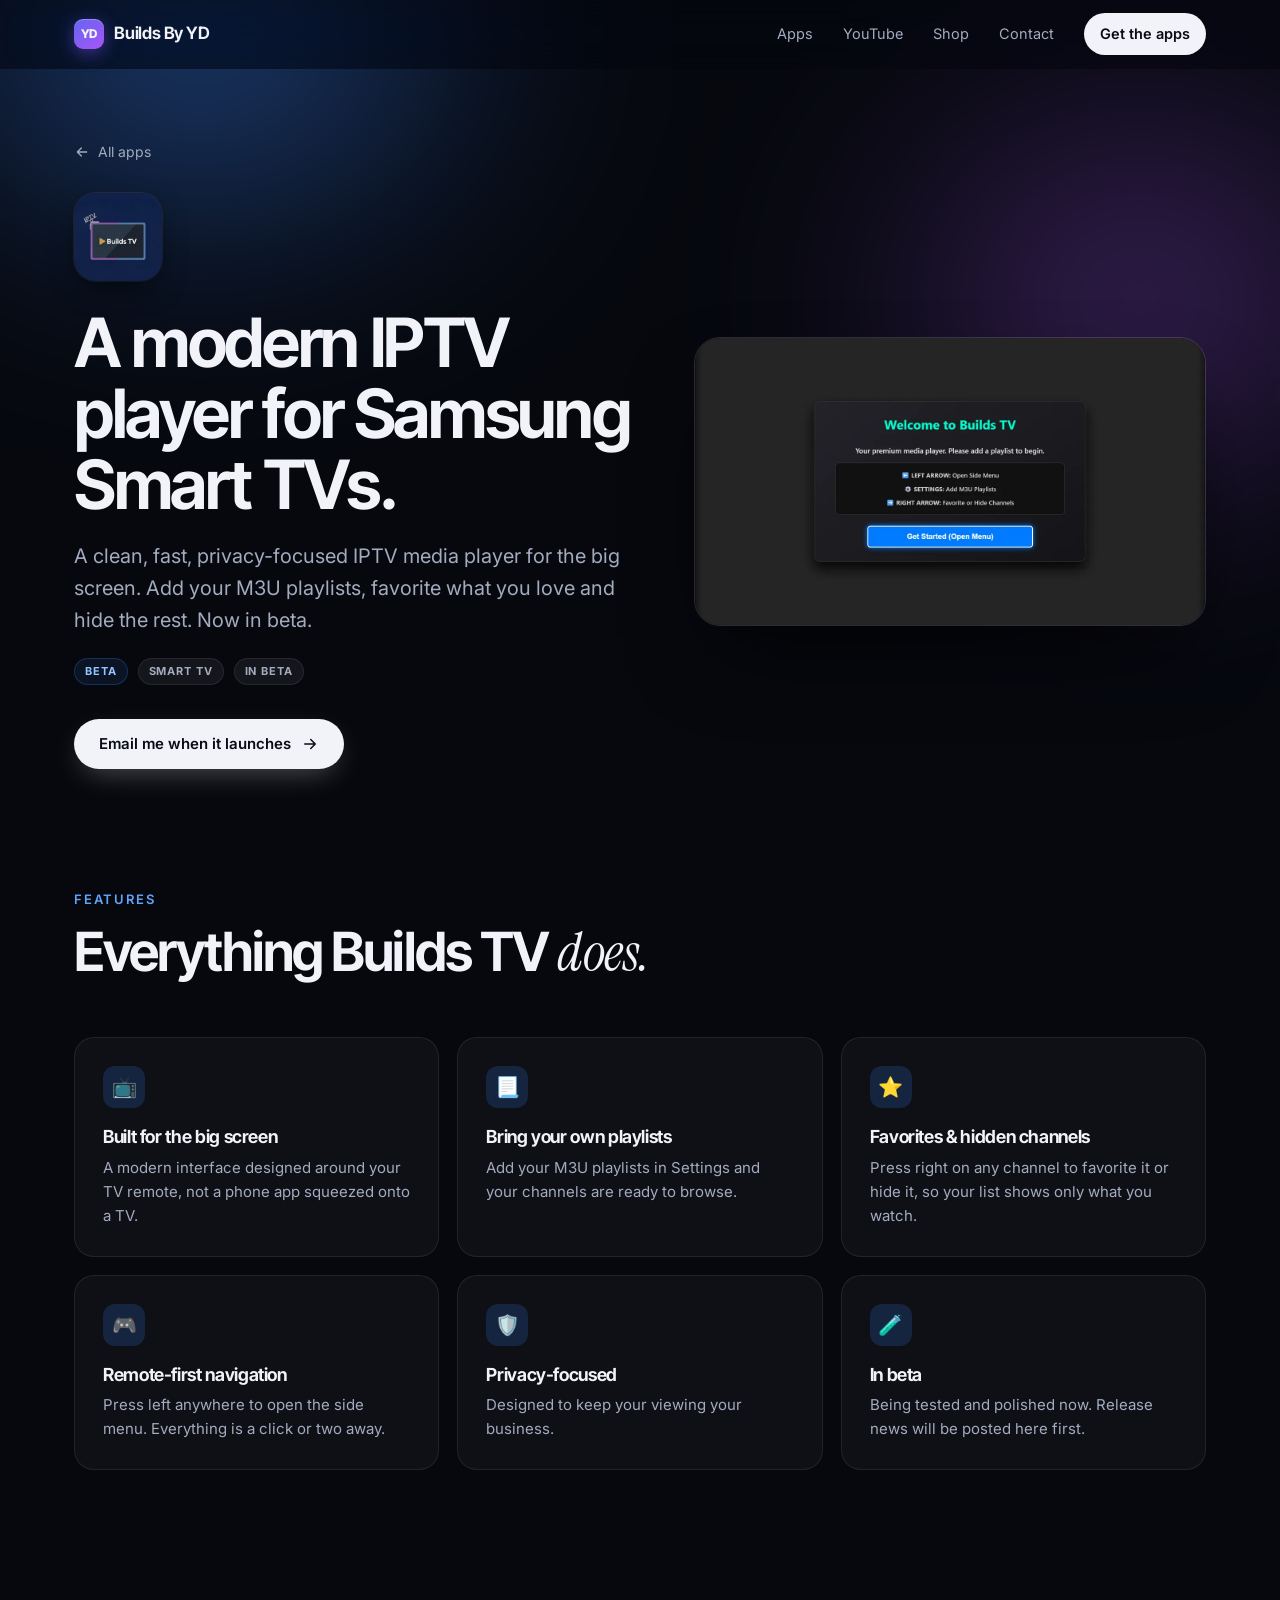
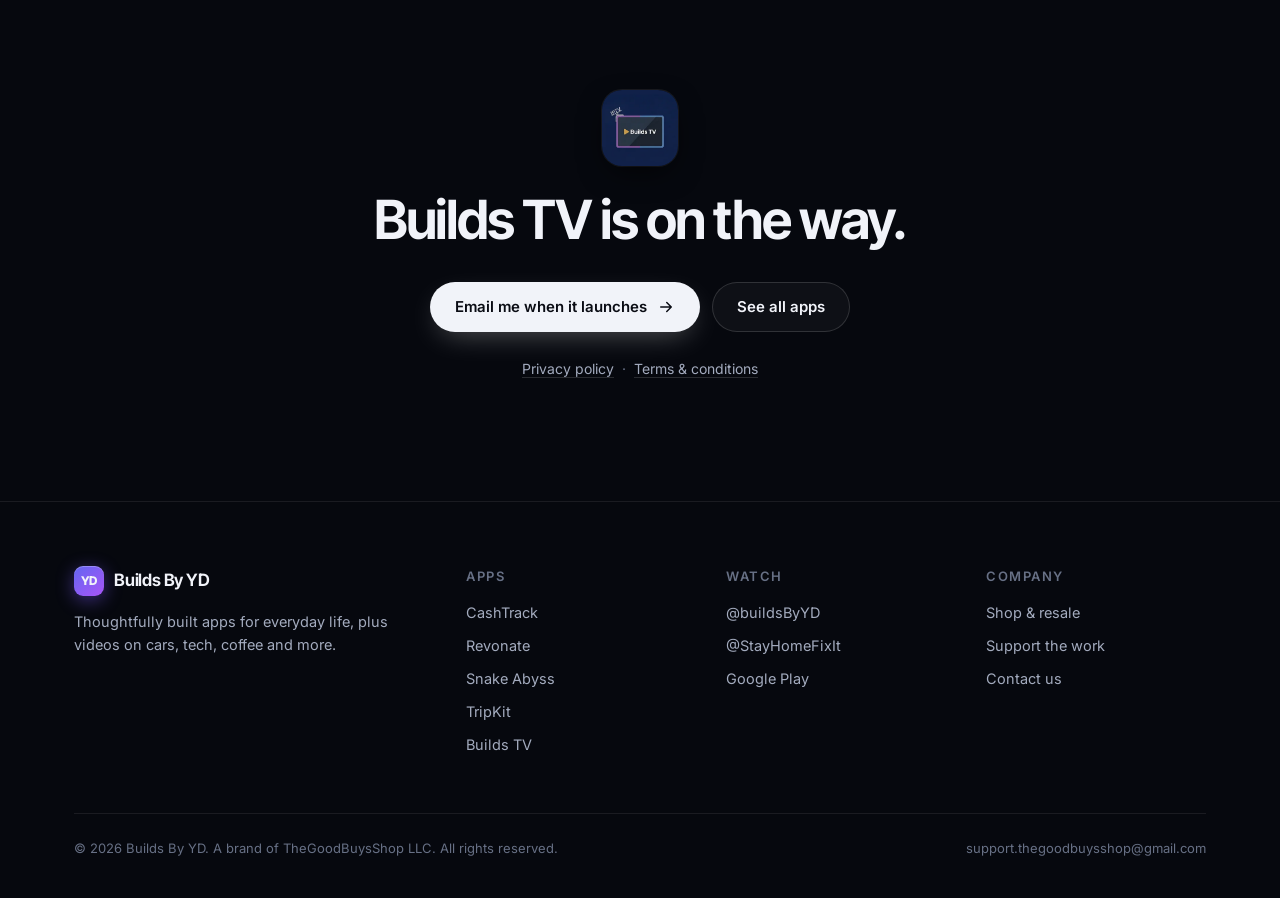
==== builds-tv/index.html @ 7f12f306 "Add files via upload" ====
<!doctype html>
<html lang="en">
<head>
<meta charset="utf-8">
<meta name="viewport" content="width=device-width, initial-scale=1">
<title>Builds TV | Builds By YD</title>
<meta name="description" content="A modern IPTV player for Samsung Smart TVs. A clean, fast, privacy-focused IPTV media player for the big screen. Add your M3U playlists, favorite what you love and hide the rest. Now in beta.">
<link rel="canonical" href="https://buildsbyyd.com/builds-tv/">
<meta name="theme-color" content="#06080e">
<meta property="og:type" content="website">
<meta property="og:site_name" content="Builds By YD">
<meta property="og:title" content="Builds TV | Builds By YD">
<meta property="og:description" content="A modern IPTV player for Samsung Smart TVs. A clean, fast, privacy-focused IPTV media player for the big screen. Add your M3U playlists, favorite what you love and hide the rest. Now in beta.">
<meta property="og:url" content="https://buildsbyyd.com/builds-tv/">
<meta property="og:image" content="https://buildsbyyd.com/assets/img/og-card.jpg">
<meta name="twitter:card" content="summary_large_image">
<link rel="icon" type="image/png" href="../favicon.png">
<link rel="apple-touch-icon" href="../assets/img/apple-touch-icon.png">
<link rel="preconnect" href="https://fonts.googleapis.com">
<link rel="preconnect" href="https://fonts.gstatic.com" crossorigin>
<link href="https://fonts.googleapis.com/css2?family=Inter:wght@400;500;600;700&family=Inter+Tight:wght@600;650;700&family=Instrument+Serif:ital@1&display=swap" rel="stylesheet">
<link rel="stylesheet" href="../assets/site.css">
<script>document.documentElement.classList.add("js")</script>
<script type="application/ld+json">{"@context": "https://schema.org", "@type": "SoftwareApplication", "name": "Builds TV", "operatingSystem": "Tizen (Samsung Smart TV)", "applicationCategory": "UtilitiesApplication", "description": "A clean, fast, privacy-focused IPTV media player for the big screen. Add your M3U playlists, favorite what you love and hide the rest. Now in beta.", "url": "https://buildsbyyd.com/builds-tv/", "publisher": {"@type": "Organization", "name": "Builds By YD"}}</script>
</head>
<body>
<header class="nav">
  <div class="wrap">
    <a class="brand" href="../" aria-label="Builds By YD home"><span class="brand-mark">YD</span>Builds By YD</a>
    <button class="menu-btn" aria-label="Menu" aria-expanded="false"><span></span><span></span><span></span></button>
    <nav class="nav-links">
      <a href="../#apps">Apps</a>
      <a href="../#youtube">YouTube</a>
      <a href="../#shop">Shop</a>
      <a href="mailto:support.thegoodbuysshop@gmail.com">Contact</a>
      <a class="nav-cta" href="https://play.google.com/store/apps/dev?id=8392958924068740879" target="_blank" rel="noopener">Get the apps</a>
    </nav>
  </div>
</header>
<div class="glow blue"></div>
<main style="--tint:rgba(59, 130, 246, 0.18);--tint-solid:#60a5fa">
<section class="app-hero">
  <div class="wrap">
    <a class="crumbs" href="../#apps"><svg viewBox="0 0 24 24" fill="none" stroke="currentColor" stroke-width="2" stroke-linecap="round" stroke-linejoin="round"><path d="M19 12H5M11 18l-6-6 6-6"/></svg> All apps</a>
    <div class="grid">
      <div>
        <img class="app-icon" src="../assets/img/icon-builds-tv.webp" alt="Builds TV app icon" width="88" height="88">
        <h1 class="reveal">A modern IPTV player for Samsung Smart TVs.</h1>
        <p class="lead reveal">A clean, fast, privacy-focused IPTV media player for the big screen. Add your M3U playlists, favorite what you love and hide the rest. Now in beta.</p>
        <div class="meta reveal"><span class="badge beta">Beta</span><span class="badge">Smart TV</span><span class="badge">In beta</span></div>
        <div class="ctas reveal"><a class="btn btn-primary" href="mailto:support.thegoodbuysshop@gmail.com?subject=Builds%20TV%20launch&body=Let%20me%20know%20when%20Builds%20TV%20is%20available!">Email me when it launches <svg viewBox="0 0 24 24" fill="none" stroke="currentColor" stroke-width="2" stroke-linecap="round" stroke-linejoin="round"><path d="M5 12h14M13 6l6 6-6 6"/></svg></a></div>
      </div>
      <div><img class="feature-art reveal" src="../assets/img/feature-builds-tv.webp" alt="Builds TV" width="1280" height="620"></div>
    </div>
  </div>
</section>
<section class="section" style="padding-top:80px">
  <div class="wrap">
    <div class="section-head reveal">
      <div class="kicker" style="color:#60a5fa">Features</div>
      <h2>Everything Builds TV <em class="serif">does.</em></h2>
    </div>
    <div class="fgrid"><div class="fbox reveal"><div class="ic">📺</div><h3>Built for the big screen</h3><p>A modern interface designed around your TV remote, not a phone app squeezed onto a TV.</p></div><div class="fbox reveal"><div class="ic">📃</div><h3>Bring your own playlists</h3><p>Add your M3U playlists in Settings and your channels are ready to browse.</p></div><div class="fbox reveal"><div class="ic">⭐</div><h3>Favorites & hidden channels</h3><p>Press right on any channel to favorite it or hide it, so your list shows only what you watch.</p></div><div class="fbox reveal"><div class="ic">🎮</div><h3>Remote-first navigation</h3><p>Press left anywhere to open the side menu. Everything is a click or two away.</p></div><div class="fbox reveal"><div class="ic">🛡️</div><h3>Privacy-focused</h3><p>Designed to keep your viewing your business.</p></div><div class="fbox reveal"><div class="ic">🧪</div><h3>In beta</h3><p>Being tested and polished now. Release news will be posted here first.</p></div></div>
  </div>
</section>

<section class="cta-band">
  <div class="wrap">
    <img class="app-icon reveal" src="../assets/img/icon-builds-tv.webp" alt="Builds TV app icon" width="88" height="88">
    <h2 class="reveal">Builds TV is on the way.</h2>
    <div class="ctas reveal"><a class="btn btn-primary" href="mailto:support.thegoodbuysshop@gmail.com?subject=Builds%20TV%20launch&body=Let%20me%20know%20when%20Builds%20TV%20is%20available!">Email me when it launches <svg viewBox="0 0 24 24" fill="none" stroke="currentColor" stroke-width="2" stroke-linecap="round" stroke-linejoin="round"><path d="M5 12h14M13 6l6 6-6 6"/></svg></a><a class="btn btn-ghost" href="../#apps">See all apps</a></div>
    <div class="legal-links"><a href="https://buildsbyyd.com/builds-by-yd-legal/BuildsTV-IPTV-Player/privacy.html" target="_blank" rel="noopener">Privacy policy</a> &nbsp;&middot;&nbsp; <a href="https://buildsbyyd.com/builds-by-yd-legal/BuildsTV-IPTV-Player/terms.html" target="_blank" rel="noopener">Terms &amp; conditions</a></div>
  </div>
</section>
</main>
<footer class="footer">
  <div class="wrap">
    <div class="cols">
      <div>
        <a class="brand" href="../"><span class="brand-mark">YD</span>Builds By YD</a>
        <p>Thoughtfully built apps for everyday life, plus videos on cars, tech, coffee and more.</p>
      </div>
      <div><h4>Apps</h4><ul><li><a href="../cashtrack/">CashTrack</a></li><li><a href="../revonate/">Revonate</a></li><li><a href="../snake-abyss/">Snake Abyss</a></li><li><a href="../tripkit/">TripKit</a></li><li><a href="../builds-tv/">Builds TV</a></li></ul></div>
      <div><h4>Watch</h4><ul>
        <li><a href="https://www.youtube.com/@buildsByYD" target="_blank" rel="noopener">@buildsByYD</a></li>
        <li><a href="https://www.youtube.com/@StayHomeFixIt" target="_blank" rel="noopener">@StayHomeFixIt</a></li>
        <li><a href="https://play.google.com/store/apps/dev?id=8392958924068740879" target="_blank" rel="noopener">Google Play</a></li></ul></div>
      <div><h4>Company</h4><ul>
        <li><a href="../#shop">Shop &amp; resale</a></li>
        <li><a href="../#support">Support the work</a></li>
        <li><a href="mailto:support.thegoodbuysshop@gmail.com">Contact us</a></li></ul></div>
    </div>
    <div class="base">
      <span>&copy; <span data-year>2026</span> Builds By YD. A brand of TheGoodBuysShop LLC. All rights reserved.</span>
      <a href="mailto:support.thegoodbuysshop@gmail.com">support.thegoodbuysshop@gmail.com</a>
    </div>
  </div>
</footer>
<script src="../assets/site.js"></script>
</body>
</html>
---- assets/site.css ----
/* Builds By YD - shared styles for every page */
:root {
  --bg: #06080e;
  --bg-2: #0b0e18;
  --panel: rgba(255, 255, 255, 0.035);
  --panel-2: rgba(255, 255, 255, 0.06);
  --line: rgba(255, 255, 255, 0.08);
  --line-2: rgba(255, 255, 255, 0.14);
  --text: #f1f3f9;
  --muted: #a3abbe;
  --faint: #677085;
  --accent: #8b8cff;
  --accent-2: #c58bff;
  --live: #34d399;
  --radius: 22px;
  --wrap: 1180px;
  --ease: cubic-bezier(0.16, 1, 0.3, 1);
  --display: "Inter Tight", "Inter", system-ui, sans-serif;
  --serif: "Instrument Serif", Georgia, serif;
}

*, *::before, *::after { box-sizing: border-box; }
html { scroll-behavior: smooth; -webkit-text-size-adjust: 100%; overflow-x: clip; }
body {
  margin: 0;
  background: var(--bg);
  color: var(--text);
  font: 16px/1.6 "Inter", system-ui, -apple-system, "Segoe UI", Roboto, sans-serif;
  -webkit-font-smoothing: antialiased;
  overflow-x: hidden;
}
img { max-width: 100%; height: auto; display: block; }
a { color: inherit; text-decoration: none; }
.wrap { width: 100%; max-width: var(--wrap); margin: 0 auto; padding: 0 24px; }
.sr { position: absolute; width: 1px; height: 1px; overflow: hidden; clip: rect(0 0 0 0); }

/* soft background glow + grain */
.glow { position: absolute; inset: 0 0 auto 0; height: 900px; pointer-events: none; overflow: hidden; z-index: 0; }
.glow::before, .glow::after {
  content: ""; position: absolute; border-radius: 50%; filter: blur(110px); opacity: 0.55;
}
.glow::before { width: 720px; height: 520px; left: -160px; top: -220px; background: radial-gradient(closest-side, #5b5ff7, transparent); }
.glow::after { width: 640px; height: 520px; right: -180px; top: 40px; background: radial-gradient(closest-side, #a855f7, transparent); opacity: 0.4; }
.glow.cyan::before { background: radial-gradient(closest-side, #06b6d4, transparent); }
.glow.gold::before { background: radial-gradient(closest-side, #d79c22, transparent); }
.glow.gold::after { background: radial-gradient(closest-side, #f59e0b, transparent); opacity: 0.25; }
.glow.teal::before { background: radial-gradient(closest-side, #0ea5e9, transparent); }
.glow.blue::before { background: radial-gradient(closest-side, #3b82f6, transparent); }

/* ---------- navigation ---------- */
.nav {
  position: sticky; top: 0; z-index: 50;
  backdrop-filter: saturate(160%) blur(16px); -webkit-backdrop-filter: saturate(160%) blur(16px);
  background: rgba(6, 8, 14, 0.62);
  border-bottom: 1px solid transparent;
  transition: border-color 0.3s;
}
.nav.scrolled { border-bottom-color: var(--line); }
.nav .wrap { display: flex; align-items: center; justify-content: space-between; height: 68px; }
.brand { display: flex; align-items: center; gap: 10px; font-family: var(--display); font-weight: 650; font-size: 17px; letter-spacing: -0.2px; }
.brand-mark {
  width: 30px; height: 30px; border-radius: 9px; display: grid; place-items: center;
  background: linear-gradient(140deg, #6366f1, #a855f7); font-size: 12px; font-weight: 800; letter-spacing: -0.3px;
  box-shadow: 0 4px 18px rgba(124, 92, 255, 0.45), inset 0 1px 0 rgba(255, 255, 255, 0.25);
}
.nav-links { display: flex; align-items: center; gap: 30px; font-size: 14.5px; color: var(--muted); }
.nav-links a:hover { color: var(--text); }
.nav-cta { padding: 9px 16px; border-radius: 999px; background: var(--text); color: #0a0c14 !important; font-weight: 600; }
.nav-cta:hover { background: #fff; }
.menu-btn { display: none; background: none; border: 0; color: var(--text); width: 40px; height: 40px; cursor: pointer; }
.menu-btn span { display: block; width: 20px; height: 2px; background: currentColor; margin: 5px auto; border-radius: 2px; transition: transform 0.3s var(--ease), opacity 0.2s; }
@media (max-width: 820px) {
  .menu-btn { display: block; }
  .nav-links {
    position: absolute; top: 68px; left: 0; right: 0; flex-direction: column; align-items: stretch; gap: 0;
    background: rgba(8, 10, 18, 0.97); border-bottom: 1px solid var(--line);
    padding: 8px 24px 20px; display: none;
  }
  .nav-links a { padding: 14px 0; border-bottom: 1px solid var(--line); font-size: 16px; }
  .nav-links .nav-cta { margin-top: 14px; text-align: center; border: 0; }
  .nav.open .nav-links { display: flex; }
  .nav.open .menu-btn span:nth-child(1) { transform: translateY(7px) rotate(45deg); }
  .nav.open .menu-btn span:nth-child(2) { opacity: 0; }
  .nav.open .menu-btn span:nth-child(3) { transform: translateY(-7px) rotate(-45deg); }
}

/* ---------- type & buttons ---------- */
.eyebrow {
  display: inline-flex; align-items: center; gap: 8px; padding: 6px 14px 6px 8px; border-radius: 999px;
  background: var(--panel); border: 1px solid var(--line); color: var(--muted); font-size: 13px; font-weight: 500;
}
.eyebrow .dot { width: 18px; height: 18px; border-radius: 50%; display: grid; place-items: center; background: rgba(52, 211, 153, 0.15); }
.eyebrow .dot::after { content: ""; width: 7px; height: 7px; border-radius: 50%; background: var(--live); box-shadow: 0 0 10px var(--live); }
h1, h2, h3 { font-family: var(--display); letter-spacing: -0.035em; line-height: 1.04; margin: 0; font-weight: 650; }
h1 { font-size: clamp(44px, 7.4vw, 92px); }
h2 { font-size: clamp(32px, 4.6vw, 54px); }
h3 { font-size: 22px; letter-spacing: -0.02em; line-height: 1.2; }
em.serif { font-family: var(--serif); font-style: italic; font-weight: 400; letter-spacing: -0.01em; }
.grad { background: linear-gradient(100deg, #fff 10%, #c7c8ff 45%, #e4b8ff 90%); -webkit-background-clip: text; background-clip: text; color: transparent; }
.lead { font-size: clamp(17px, 1.6vw, 20px); color: var(--muted); max-width: 620px; line-height: 1.6; }
.kicker { font-size: 13px; font-weight: 600; letter-spacing: 0.14em; text-transform: uppercase; color: var(--accent); margin-bottom: 14px; }

.btn {
  display: inline-flex; align-items: center; justify-content: center; gap: 10px; height: 50px; padding: 0 24px;
  border-radius: 999px; font-weight: 600; font-size: 15px; transition: transform 0.25s var(--ease), background 0.2s, border-color 0.2s, box-shadow 0.25s;
  border: 1px solid transparent; white-space: nowrap;
}
.btn:hover { transform: translateY(-2px); }
.btn-primary { background: var(--text); color: #0a0c14; box-shadow: 0 10px 30px -10px rgba(255, 255, 255, 0.35); }
.btn-primary:hover { background: #fff; }
.btn-ghost { background: var(--panel); border-color: var(--line-2); color: var(--text); }
.btn-ghost:hover { background: var(--panel-2); }
.btn svg { width: 18px; height: 18px; flex-shrink: 0; }
.play-btn { height: 56px; padding: 0 22px 0 18px; background: #000; border: 1px solid var(--line-2); color: #fff; border-radius: 14px; gap: 12px; }
.play-btn:hover { border-color: rgba(255, 255, 255, 0.35); }
.play-btn small { display: block; font-size: 10.5px; font-weight: 500; letter-spacing: 0.04em; opacity: 0.8; line-height: 1.1; text-transform: uppercase; }
.play-btn b { display: block; font-size: 18px; font-weight: 600; line-height: 1.15; letter-spacing: -0.01em; }
.play-btn svg { width: 26px; height: 26px; }

.badge {
  display: inline-flex; align-items: center; gap: 6px; font-size: 11px; font-weight: 700; letter-spacing: 0.08em; text-transform: uppercase;
  padding: 4px 10px; border-radius: 999px; background: var(--panel-2); color: var(--muted); border: 1px solid var(--line);
}
.badge.live { color: #6ee7b7; background: rgba(16, 185, 129, 0.1); border-color: rgba(16, 185, 129, 0.25); }
.badge.live::before { content: ""; width: 6px; height: 6px; border-radius: 50%; background: var(--live); box-shadow: 0 0 8px var(--live); }
.badge.beta { color: #93c5fd; background: rgba(59, 130, 246, 0.1); border-color: rgba(59, 130, 246, 0.25); }
.badge.soon { color: #fcd34d; background: rgba(245, 158, 11, 0.08); border-color: rgba(245, 158, 11, 0.22); }

section { position: relative; z-index: 1; }
.section { padding: 120px 0; }
.section-head { max-width: 720px; margin-bottom: 56px; }
.section-head p { margin: 18px 0 0; }
.center { text-align: center; margin-left: auto; margin-right: auto; }
.center .lead { margin-left: auto; margin-right: auto; }

/* ---------- hero (home) ---------- */
.hero { padding: 96px 0 40px; text-align: center; overflow: hidden; }
.hero h1 { margin: 26px auto 0; max-width: 980px; }
.hero .lead { margin: 26px auto 0; }
.hero-ctas { display: flex; gap: 12px; justify-content: center; flex-wrap: wrap; margin-top: 38px; }
.hero-stage { position: relative; height: 620px; margin-top: 72px; perspective: 1600px; }
.phone {
  position: absolute; left: 50%; top: 0; width: 250px; aspect-ratio: 9 / 19.2; border-radius: 40px; padding: 9px;
  background: linear-gradient(160deg, #2a2f3d, #0d1017 40%, #1a1e29); border: 1px solid rgba(255, 255, 255, 0.12);
  box-shadow: 0 50px 100px -30px rgba(0, 0, 0, 0.9), 0 0 0 1px rgba(0, 0, 0, 0.6), inset 0 1px 0 rgba(255, 255, 255, 0.12);
}
.phone img { width: 100%; height: 100%; object-fit: cover; object-position: top; border-radius: 32px; background: #000; }
.phone.p1 { transform: translateX(-50%) translateX(-270px) translateY(70px) rotate(-9deg); }
.phone.p2 { transform: translateX(-50%); z-index: 2; width: 270px; }
.phone.p3 { transform: translateX(-50%) translateX(270px) translateY(70px) rotate(9deg); }
.hero-stage::after { /* fade the phones into the page */
  content: ""; position: absolute; left: -10%; right: -10%; bottom: -2px; height: 220px; z-index: 3;
  background: linear-gradient(to bottom, transparent, var(--bg) 85%);
}
@media (max-width: 760px) {
  .hero { padding-top: 64px; }
  .hero-stage { height: 490px; margin-top: 56px; }
  .phone { width: 190px; border-radius: 32px; padding: 7px; }
  .phone img { border-radius: 26px; }
  .phone.p2 { width: 205px; }
  .phone.p1 { transform: translateX(-50%) translateX(-130px) translateY(60px) rotate(-9deg); }
  .phone.p3 { transform: translateX(-50%) translateX(130px) translateY(60px) rotate(9deg); }
}

/* ---------- logos / proof strip ---------- */
.strip { display: flex; flex-wrap: wrap; justify-content: center; gap: 12px 40px; color: var(--faint); font-size: 14px; padding: 8px 0 0; }
.strip span { display: inline-flex; align-items: center; gap: 8px; }
.strip svg { width: 16px; height: 16px; color: var(--muted); }

/* ---------- app showcase ---------- */
.apps { display: grid; gap: 22px; }
.app-card {
  position: relative; display: grid; grid-template-columns: 1.05fr 1fr; gap: 0; overflow: hidden;
  border-radius: 30px; background: var(--bg-2); border: 1px solid var(--line); min-height: 400px;
  transition: border-color 0.3s, transform 0.5s var(--ease);
}
.app-card:hover { border-color: var(--line-2); }
.app-card::before { /* tinted glow per app */
  content: ""; position: absolute; inset: 0; pointer-events: none;
  background: radial-gradient(600px 400px at 0% 0%, var(--tint, rgba(139, 140, 255, 0.14)), transparent 70%);
}
.app-body { position: relative; padding: 48px; display: flex; flex-direction: column; }
.app-top { display: flex; align-items: center; gap: 16px; }
.app-icon { width: 64px; height: 64px; border-radius: 16px; box-shadow: 0 10px 30px -8px rgba(0, 0, 0, 0.8), 0 0 0 1px rgba(255, 255, 255, 0.08); }
.app-top .cat { font-size: 13px; color: var(--muted); margin-top: 2px; }
.app-body h3 { font-size: clamp(28px, 3vw, 38px); margin-top: 28px; letter-spacing: -0.035em; }
.app-body p { color: var(--muted); margin: 14px 0 0; max-width: 460px; }
.feats { list-style: none; padding: 0; margin: 24px 0 0; display: grid; gap: 10px; color: #d6dae6; font-size: 15px; }
.feats li { display: flex; gap: 10px; align-items: flex-start; }
.feats li::before {
  content: ""; flex-shrink: 0; width: 18px; height: 18px; margin-top: 3px; border-radius: 50%;
  background: var(--tint-solid, var(--accent)) url("data:image/svg+xml,%3Csvg xmlns='http://www.w3.org/2000/svg' viewBox='0 0 24 24' fill='none' stroke='%2306080e' stroke-width='3.2' stroke-linecap='round' stroke-linejoin='round'%3E%3Cpath d='M5 12.5l4.5 4.5L19 7.5'/%3E%3C/svg%3E") center / 12px no-repeat;
}
.app-actions { display: flex; gap: 12px; flex-wrap: wrap; margin-top: auto; padding-top: 32px; }
.app-visual { position: relative; display: flex; align-items: flex-end; justify-content: center; gap: 18px; padding: 48px 32px 0; overflow: hidden; }
.app-visual .shot {
  width: 210px; border-radius: 28px 28px 0 0; border: 1px solid var(--line-2); border-bottom: 0;
  box-shadow: 0 -20px 60px -20px rgba(0, 0, 0, 0.8); transition: transform 0.7s var(--ease);
}
.app-visual .shot.back { width: 180px; opacity: 0.85; transform: translateY(40px); }
.app-card:hover .shot { transform: translateY(-8px); }
.app-card:hover .shot.back { transform: translateY(30px); }
.app-card.flip { grid-template-columns: 1fr 1.05fr; }
.app-card.flip .app-body { order: 2; }
.app-card.flip::before { background: radial-gradient(600px 400px at 100% 0%, var(--tint), transparent 70%); }
@media (max-width: 900px) {
  .app-card, .app-card.flip { grid-template-columns: 1fr; }
  .app-card.flip .app-body { order: 0; }
  .app-body { padding: 32px 26px 8px; }
  .app-visual { padding: 28px 16px 0; height: 330px; }
  .app-visual .shot { width: 170px; }
  .app-visual .shot.back { width: 145px; }
}

/* coming-soon pair */
.duo { display: grid; grid-template-columns: 1fr 1fr; gap: 22px; margin-top: 22px; }
.mini {
  position: relative; overflow: hidden; border-radius: 26px; background: var(--bg-2); border: 1px solid var(--line);
  padding: 34px; display: flex; flex-direction: column; min-height: 300px; transition: border-color 0.3s;
}
.mini:hover { border-color: var(--line-2); }
.mini::before { content: ""; position: absolute; inset: 0; background: radial-gradient(420px 300px at 100% 0%, var(--tint), transparent 70%); pointer-events: none; }
.mini > * { position: relative; }
.mini h3 { font-size: 26px; margin-top: 22px; }
.mini p { color: var(--muted); margin: 10px 0 0; }
.mini .more { margin-top: auto; padding-top: 26px; font-weight: 600; font-size: 15px; display: inline-flex; align-items: center; gap: 8px; }
.mini .more svg { width: 16px; height: 16px; transition: transform 0.25s var(--ease); }
.mini:hover .more svg { transform: translateX(4px); }
.tv-icon { width: 64px; height: 64px; border-radius: 16px; display: grid; place-items: center; background: linear-gradient(150deg, #1e3a8a, #2563eb); box-shadow: 0 10px 30px -8px rgba(37, 99, 235, 0.6), 0 0 0 1px rgba(255,255,255,.08); }
.tv-icon svg { width: 32px; height: 32px; color: #fff; }
@media (max-width: 760px) { .duo { grid-template-columns: 1fr; } .mini { padding: 28px 24px; } }

/* ---------- values ---------- */
.values { display: grid; grid-template-columns: repeat(3, 1fr); gap: 22px; }
.value { padding: 32px; border-radius: var(--radius); background: var(--panel); border: 1px solid var(--line); }
.value .ic { width: 44px; height: 44px; border-radius: 12px; display: grid; place-items: center; background: rgba(139, 140, 255, 0.12); color: #b8b9ff; margin-bottom: 22px; }
.value .ic svg { width: 22px; height: 22px; }
.value h3 { font-size: 20px; }
.value p { color: var(--muted); margin: 10px 0 0; font-size: 15px; }
@media (max-width: 900px) { .values { grid-template-columns: 1fr; } }

/* ---------- channels / shop / support ---------- */
.tiles { display: grid; grid-template-columns: repeat(2, 1fr); gap: 18px; }
.tiles.four { grid-template-columns: repeat(4, 1fr); }
.tile {
  display: flex; align-items: center; gap: 16px; padding: 22px; border-radius: 20px;
  background: var(--panel); border: 1px solid var(--line); transition: background 0.2s, border-color 0.2s, transform 0.3s var(--ease);
}
.tile:hover { background: var(--panel-2); border-color: var(--line-2); transform: translateY(-3px); }
.tile .ic { width: 48px; height: 48px; border-radius: 14px; display: grid; place-items: center; flex-shrink: 0; font-weight: 800; font-size: 18px; }
.tile .ic svg { width: 24px; height: 24px; }
.tile b { display: flex; align-items: center; gap: 8px; font-weight: 600; font-size: 16px; }
.tile span { display: block; color: var(--muted); font-size: 14px; margin-top: 2px; }
.tile .arr { margin-left: auto; color: var(--faint); transition: transform 0.25s var(--ease), color 0.2s; }
.tile:hover .arr { transform: translateX(4px); color: var(--text); }
.tile .arr svg { width: 18px; height: 18px; }
.tile.yt .ic { background: rgba(239, 68, 68, 0.14); color: #f87171; }
.tile.mc .ic { background: rgba(245, 158, 11, 0.13); color: #fbbf24; }
.tile.ou .ic { background: rgba(236, 72, 153, 0.13); color: #f472b6; }
.tile.eb .ic { background: rgba(14, 165, 233, 0.13); color: #38bdf8; }
.tile.et .ic { background: rgba(249, 115, 22, 0.13); color: #fb923c; }
.tile.four-col { flex-direction: column; align-items: flex-start; }
@media (max-width: 960px) { .tiles.four { grid-template-columns: repeat(2, 1fr); } }
@media (max-width: 620px) { .tiles, .tiles.four { grid-template-columns: 1fr; } }

.support {
  position: relative; overflow: hidden; border-radius: 30px; padding: 56px; text-align: center;
  background: linear-gradient(160deg, rgba(99, 102, 241, 0.16), rgba(168, 85, 247, 0.08) 60%, transparent), var(--bg-2);
  border: 1px solid var(--line);
}
.support h2 { font-size: clamp(28px, 3.6vw, 42px); }
.support p { color: var(--muted); max-width: 520px; margin: 14px auto 0; }
.support-row { display: flex; gap: 12px; justify-content: center; flex-wrap: wrap; margin-top: 30px; }
.pill { display: inline-flex; align-items: center; gap: 8px; height: 46px; padding: 0 20px; border-radius: 999px; font-weight: 600; font-size: 14.5px; border: 1px solid var(--line-2); background: rgba(255, 255, 255, 0.04); transition: transform 0.25s var(--ease), background 0.2s; }
.pill:hover { transform: translateY(-2px); background: rgba(255, 255, 255, 0.08); }
.pill i { font-style: normal; font-size: 16px; }
@media (max-width: 620px) { .support { padding: 40px 22px; } }

/* ---------- app detail pages ---------- */
.app-hero { padding: 72px 0 40px; }
.app-hero .grid { display: grid; grid-template-columns: 1.1fr 1fr; gap: 56px; align-items: center; }
.crumbs { display: inline-flex; align-items: center; gap: 8px; color: var(--muted); font-size: 14px; margin-bottom: 30px; }
.crumbs:hover { color: var(--text); }
.crumbs svg { width: 16px; height: 16px; }
.app-hero .app-icon { width: 88px; height: 88px; border-radius: 22px; }
.app-hero h1 { font-size: clamp(40px, 5.6vw, 68px); margin-top: 26px; }
.app-hero .lead { margin-top: 20px; }
.app-hero .meta { display: flex; gap: 10px; flex-wrap: wrap; margin-top: 22px; }
.app-hero .ctas { display: flex; gap: 12px; flex-wrap: wrap; margin-top: 34px; align-items: center; }
.feature-art { border-radius: 26px; border: 1px solid var(--line-2); box-shadow: 0 40px 90px -30px rgba(0, 0, 0, 0.9); width: 100%; }
@media (max-width: 900px) { .app-hero .grid { grid-template-columns: 1fr; gap: 40px; } }

.gallery {
  display: flex; gap: 20px; overflow-x: auto; scroll-snap-type: x mandatory; padding: 8px 24px 28px;
  margin: 0 -24px; scrollbar-width: thin; scrollbar-color: var(--line-2) transparent;
}
.gallery img {
  flex: 0 0 auto; width: 250px; border-radius: 26px; scroll-snap-align: center; border: 1px solid var(--line);
  box-shadow: 0 30px 60px -30px rgba(0, 0, 0, 0.9); background: #0b0d14;
}
@media (max-width: 620px) { .gallery img { width: 72vw; } }
.gallery-hint { color: var(--faint); font-size: 13px; margin-top: 4px; }

.fgrid { display: grid; grid-template-columns: repeat(3, 1fr); gap: 18px; }
.fbox { padding: 28px; border-radius: 20px; background: var(--panel); border: 1px solid var(--line); }
.fbox .ic { width: 42px; height: 42px; border-radius: 12px; display: grid; place-items: center; margin-bottom: 18px; background: var(--tint, rgba(139, 140, 255, 0.12)); color: var(--tint-solid, #b8b9ff); font-size: 20px; }
.fbox h3 { font-size: 18px; }
.fbox p { color: var(--muted); font-size: 15px; margin: 8px 0 0; }
@media (max-width: 900px) { .fgrid { grid-template-columns: 1fr 1fr; } }
@media (max-width: 620px) { .fgrid { grid-template-columns: 1fr; } }

.premium {
  margin-top: 22px; padding: 36px; border-radius: 24px; display: grid; grid-template-columns: 1fr 1.4fr; gap: 32px; align-items: center;
  background: linear-gradient(150deg, rgba(245, 184, 61, 0.14), transparent 60%), var(--bg-2); border: 1px solid rgba(245, 184, 61, 0.22);
}
.premium ul { margin: 0; }
@media (max-width: 760px) { .premium { grid-template-columns: 1fr; padding: 28px; } }

.cta-band { text-align: center; padding: 100px 0 120px; }
.cta-band .app-icon { width: 76px; height: 76px; border-radius: 20px; margin: 0 auto 26px; }
.cta-band h2 { max-width: 760px; margin: 0 auto; }
.cta-band .ctas { display: flex; justify-content: center; gap: 12px; flex-wrap: wrap; margin-top: 34px; }
.legal-links { margin-top: 26px; color: var(--faint); font-size: 14px; }
.legal-links a { color: var(--muted); text-decoration: underline; text-underline-offset: 3px; text-decoration-color: var(--line-2); }
.legal-links a:hover { color: var(--text); }

/* ---------- footer ---------- */
.footer { border-top: 1px solid var(--line); padding: 64px 0 40px; position: relative; z-index: 1; }
.footer .cols { display: grid; grid-template-columns: 1.6fr 1fr 1fr 1fr; gap: 40px; }
.footer p { color: var(--muted); font-size: 14.5px; margin: 14px 0 0; max-width: 320px; }
.footer h4 { margin: 0 0 14px; font-size: 13px; text-transform: uppercase; letter-spacing: 0.12em; color: var(--faint); font-weight: 600; }
.footer ul { list-style: none; padding: 0; margin: 0; display: grid; gap: 10px; font-size: 14.5px; color: var(--muted); }
.footer ul a:hover { color: var(--text); }
.footer .base { display: flex; justify-content: space-between; flex-wrap: wrap; gap: 12px; margin-top: 56px; padding-top: 24px; border-top: 1px solid var(--line); color: var(--faint); font-size: 13px; }
@media (max-width: 860px) { .footer .cols { grid-template-columns: 1fr 1fr; } .footer .cols > div:first-child { grid-column: 1 / -1; } }

/* ---------- scroll reveal ---------- */
.js .reveal { opacity: 0; transform: translateY(26px); transition: opacity 0.9s var(--ease), transform 0.9s var(--ease); }
.js .reveal.in { opacity: 1; transform: none; }
@media (prefers-reduced-motion: reduce) {
  html { scroll-behavior: auto; }
  .js .reveal { opacity: 1; transform: none; transition: none; }
  .btn, .tile, .app-visual .shot { transition: none; }
}

/* ---------- 404 ---------- */
.notfound { min-height: 70vh; display: grid; place-items: center; text-align: center; padding: 80px 0; }
.notfound h1 { font-size: clamp(80px, 16vw, 180px); }
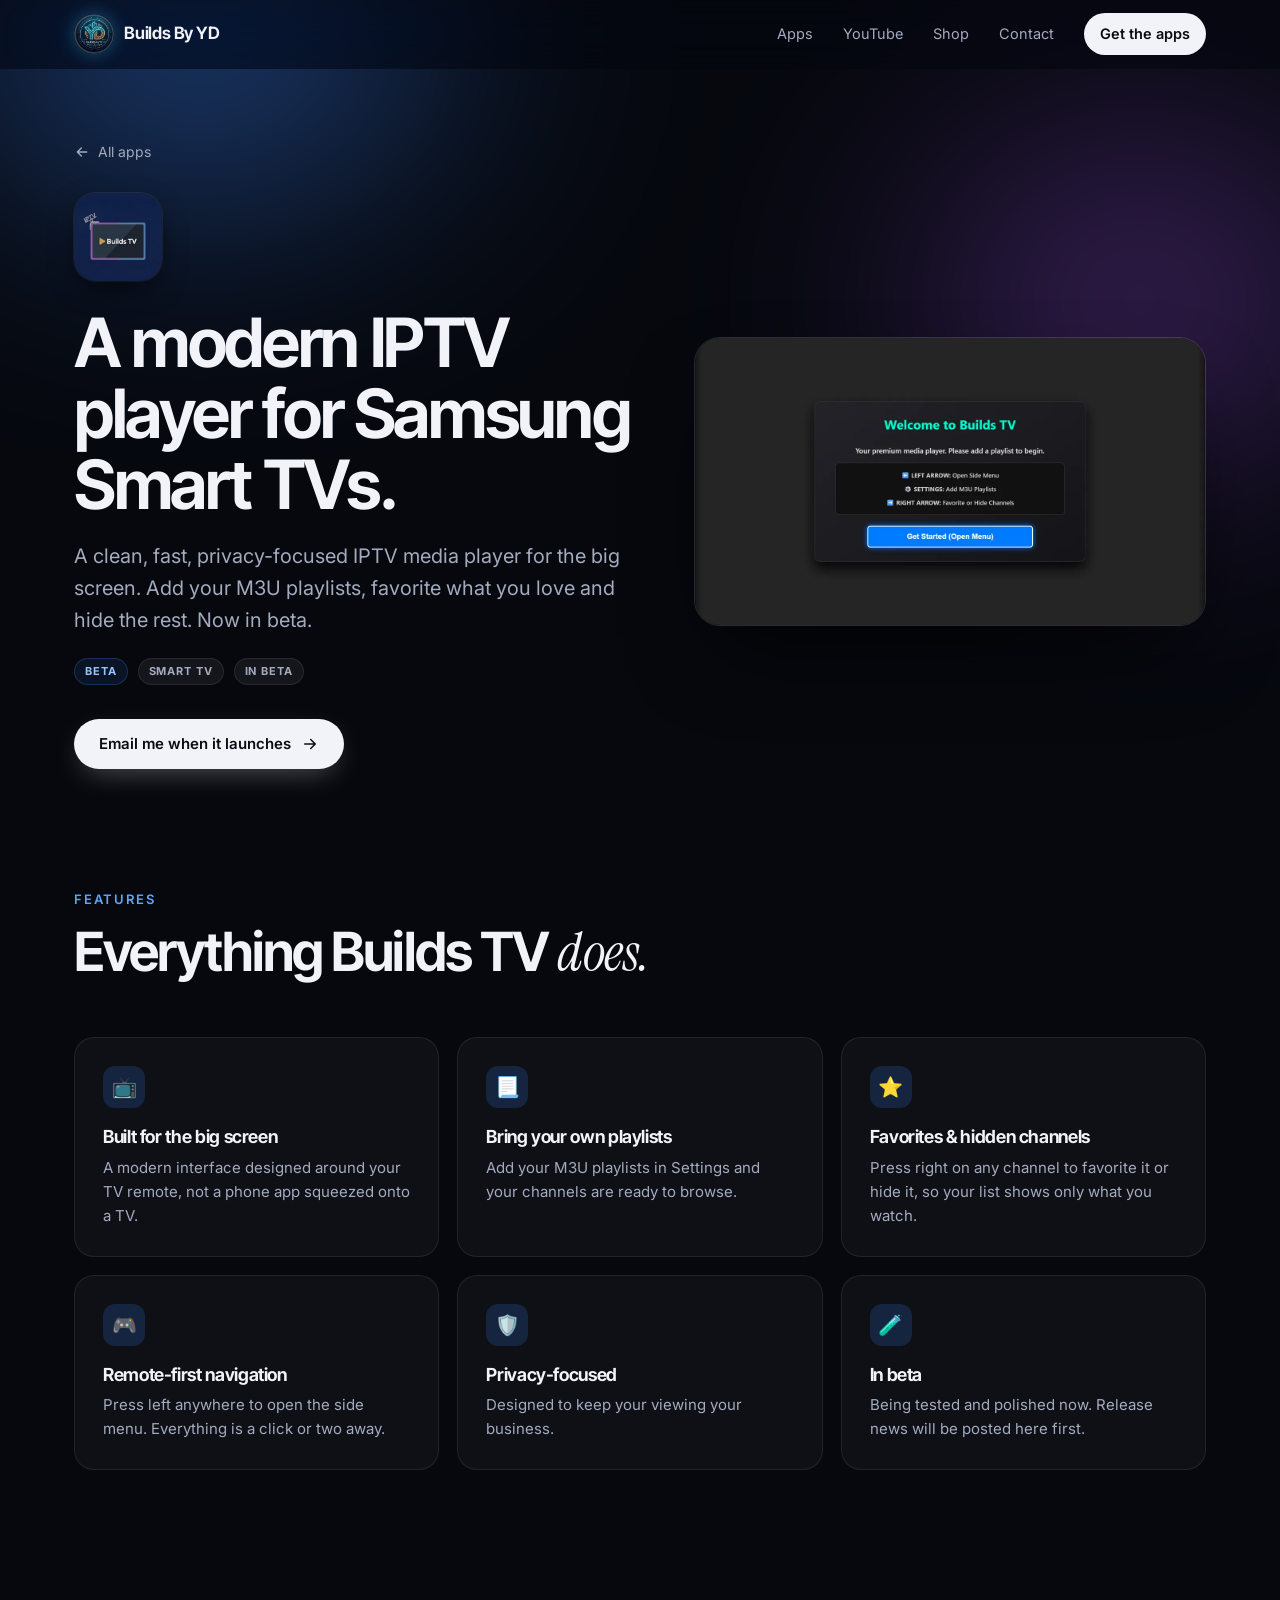
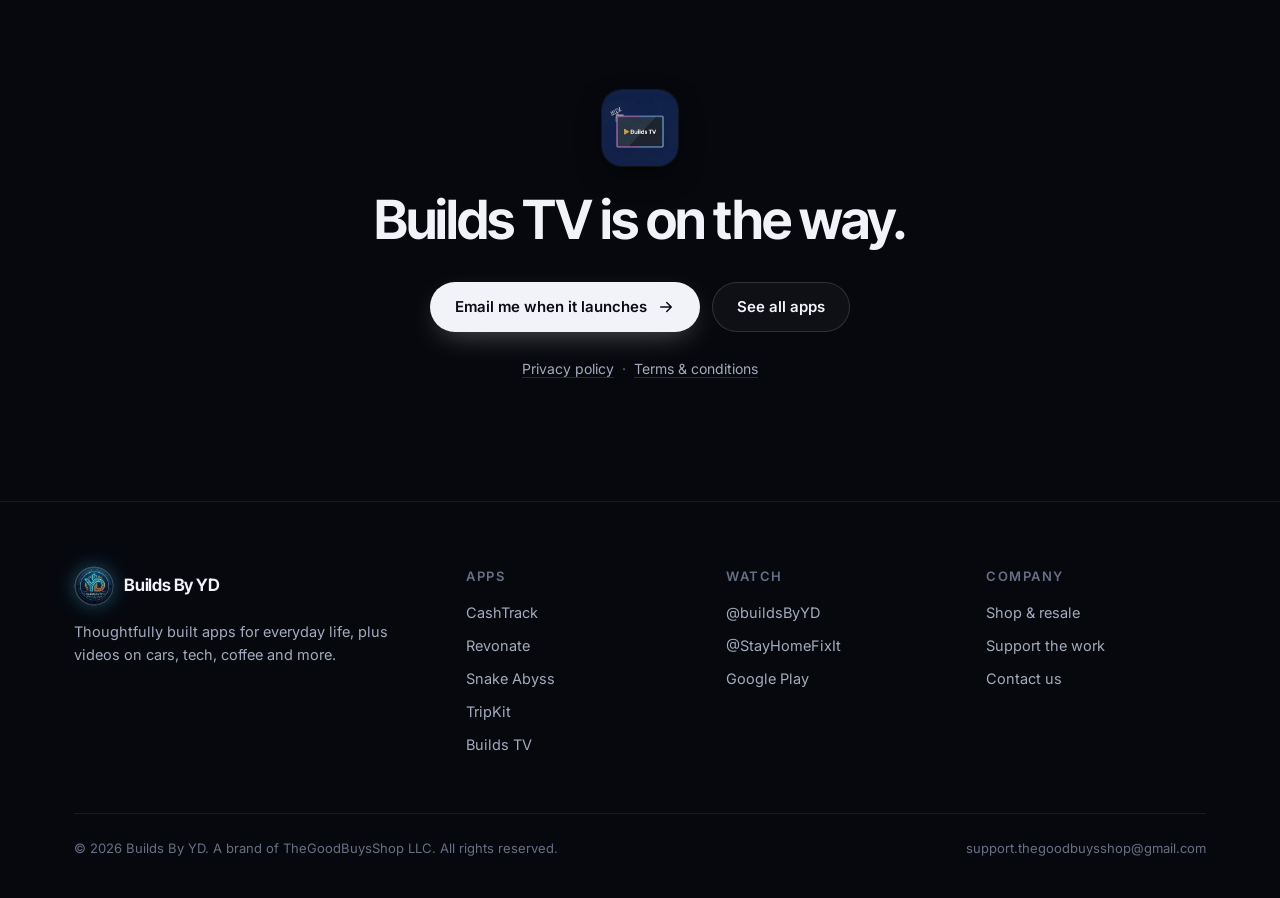
==== commit 77a68af3: "Add files via upload" ====
--- a/builds-tv/index.html
+++ b/builds-tv/index.html
@@ -26,7 +26,7 @@
 <body>
 <header class="nav">
   <div class="wrap">
-    <a class="brand" href="../" aria-label="Builds By YD home"><span class="brand-mark">YD</span>Builds By YD</a>
+    <a class="brand" href="../" aria-label="Builds By YD home"><img class="brand-logo" src="../assets/img/logo-128.webp" alt="" width="36" height="36">Builds By YD</a>
     <button class="menu-btn" aria-label="Menu" aria-expanded="false"><span></span><span></span><span></span></button>
     <nav class="nav-links">
       <a href="../#apps">Apps</a>
@@ -77,7 +77,7 @@
   <div class="wrap">
     <div class="cols">
       <div>
-        <a class="brand" href="../"><span class="brand-mark">YD</span>Builds By YD</a>
+        <a class="brand" href="../"><img class="brand-logo" src="../assets/img/logo-128.webp" alt="" width="36" height="36">Builds By YD</a>
         <p>Thoughtfully built apps for everyday life, plus videos on cars, tech, coffee and more.</p>
       </div>
       <div><h4>Apps</h4><ul><li><a href="../cashtrack/">CashTrack</a></li><li><a href="../revonate/">Revonate</a></li><li><a href="../snake-abyss/">Snake Abyss</a></li><li><a href="../tripkit/">TripKit</a></li><li><a href="../builds-tv/">Builds TV</a></li></ul></div>
--- a/assets/site.css
+++ b/assets/site.css
@@ -27,7 +27,6 @@
   color: var(--text);
   font: 16px/1.6 "Inter", system-ui, -apple-system, "Segoe UI", Roboto, sans-serif;
   -webkit-font-smoothing: antialiased;
-  overflow-x: hidden;
 }
 img { max-width: 100%; height: auto; display: block; }
 a { color: inherit; text-decoration: none; }
@@ -346,3 +345,21 @@
 /* ---------- 404 ---------- */
 .notfound { min-height: 70vh; display: grid; place-items: center; text-align: center; padding: 80px 0; }
 .notfound h1 { font-size: clamp(80px, 16vw, 180px); }
+
+/* ---------- back to top ---------- */
+.to-top {
+  position: fixed; right: 20px; bottom: 20px; z-index: 60; width: 46px; height: 46px; border-radius: 50%;
+  display: grid; place-items: center; cursor: pointer; color: var(--text);
+  background: rgba(20, 24, 36, 0.78); border: 1px solid var(--line-2);
+  backdrop-filter: blur(12px); -webkit-backdrop-filter: blur(12px);
+  box-shadow: 0 12px 30px -10px rgba(0, 0, 0, 0.8);
+  opacity: 0; transform: translateY(12px) scale(0.9); pointer-events: none;
+  transition: opacity 0.3s var(--ease), transform 0.3s var(--ease), background 0.2s;
+}
+.to-top.show { opacity: 1; transform: none; pointer-events: auto; }
+.to-top:hover { background: rgba(40, 46, 66, 0.9); }
+.to-top svg { width: 20px; height: 20px; }
+@media (max-width: 620px) { .to-top { right: 16px; bottom: 16px; } }
+
+/* real Builds By YD logo in the header and footer */
+.brand-logo { width: 40px; height: 40px; border-radius: 50%; box-shadow: 0 0 18px rgba(56, 189, 248, 0.35); }
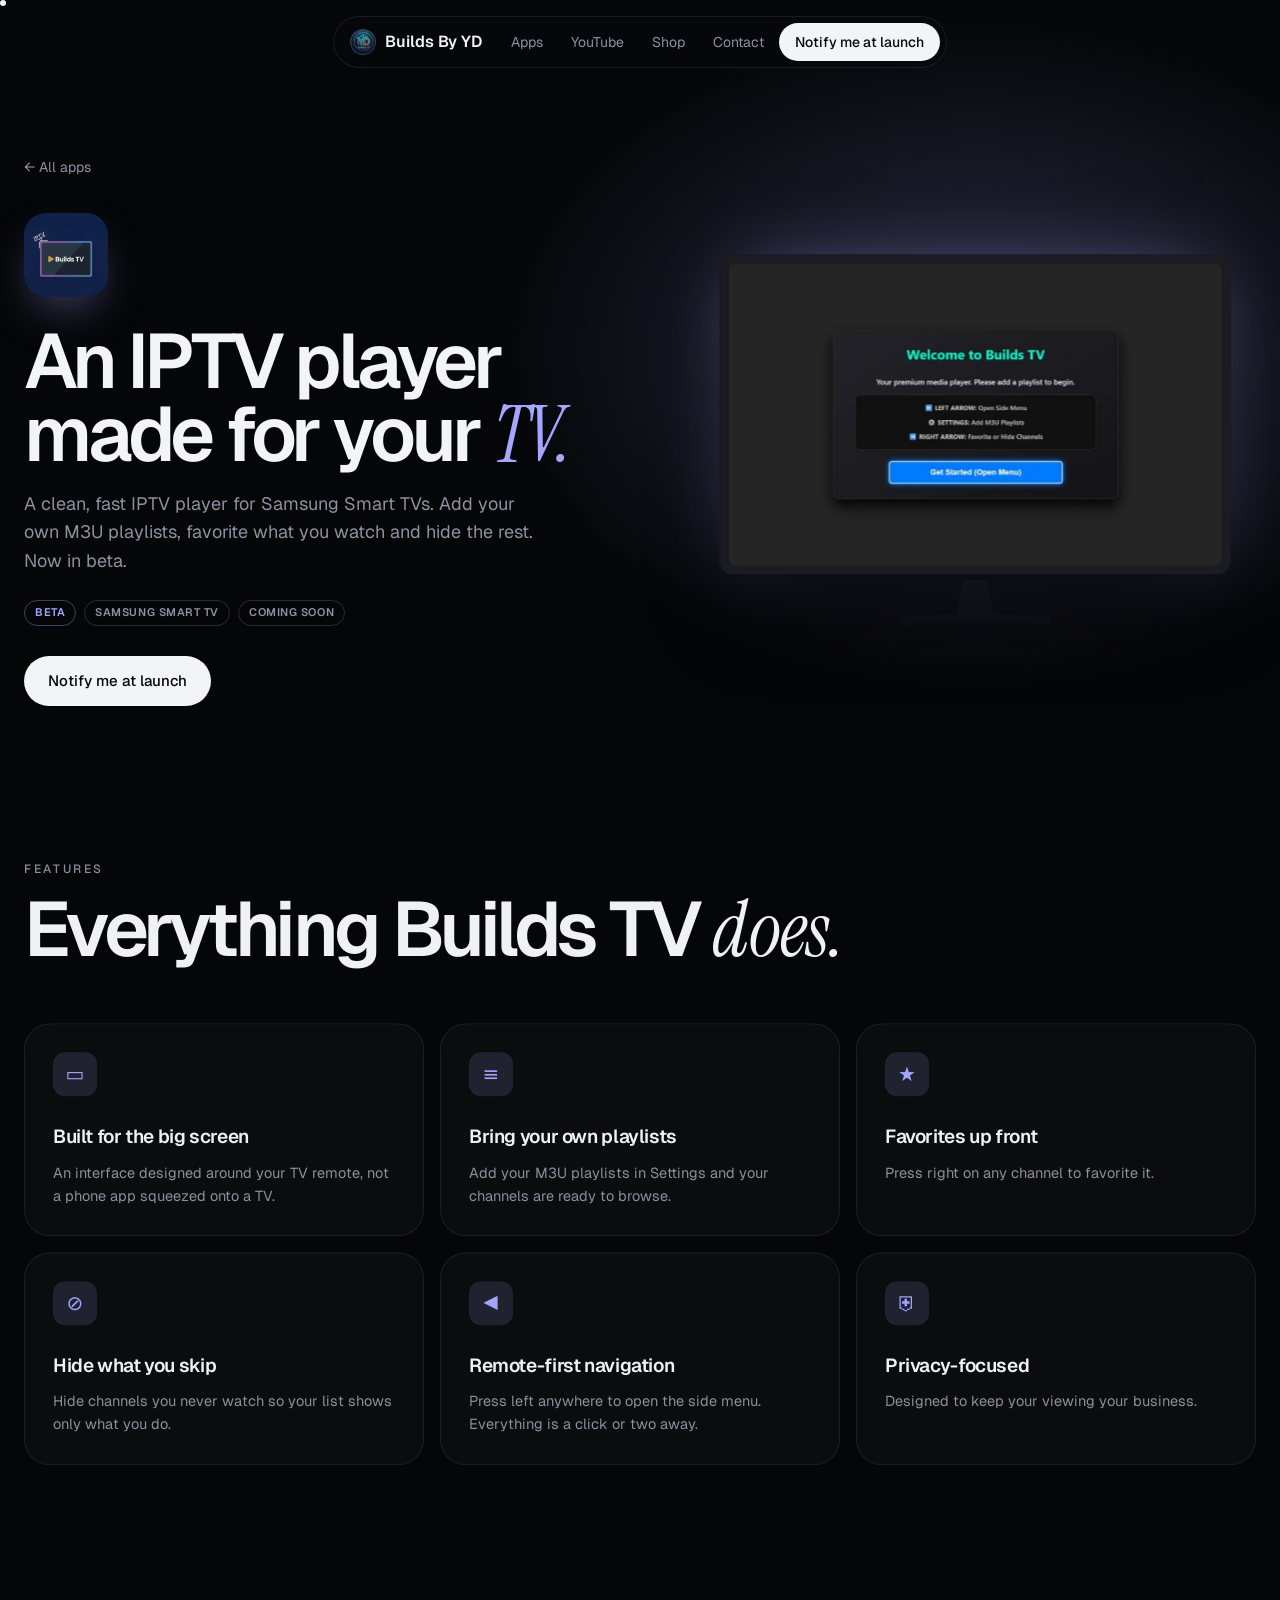
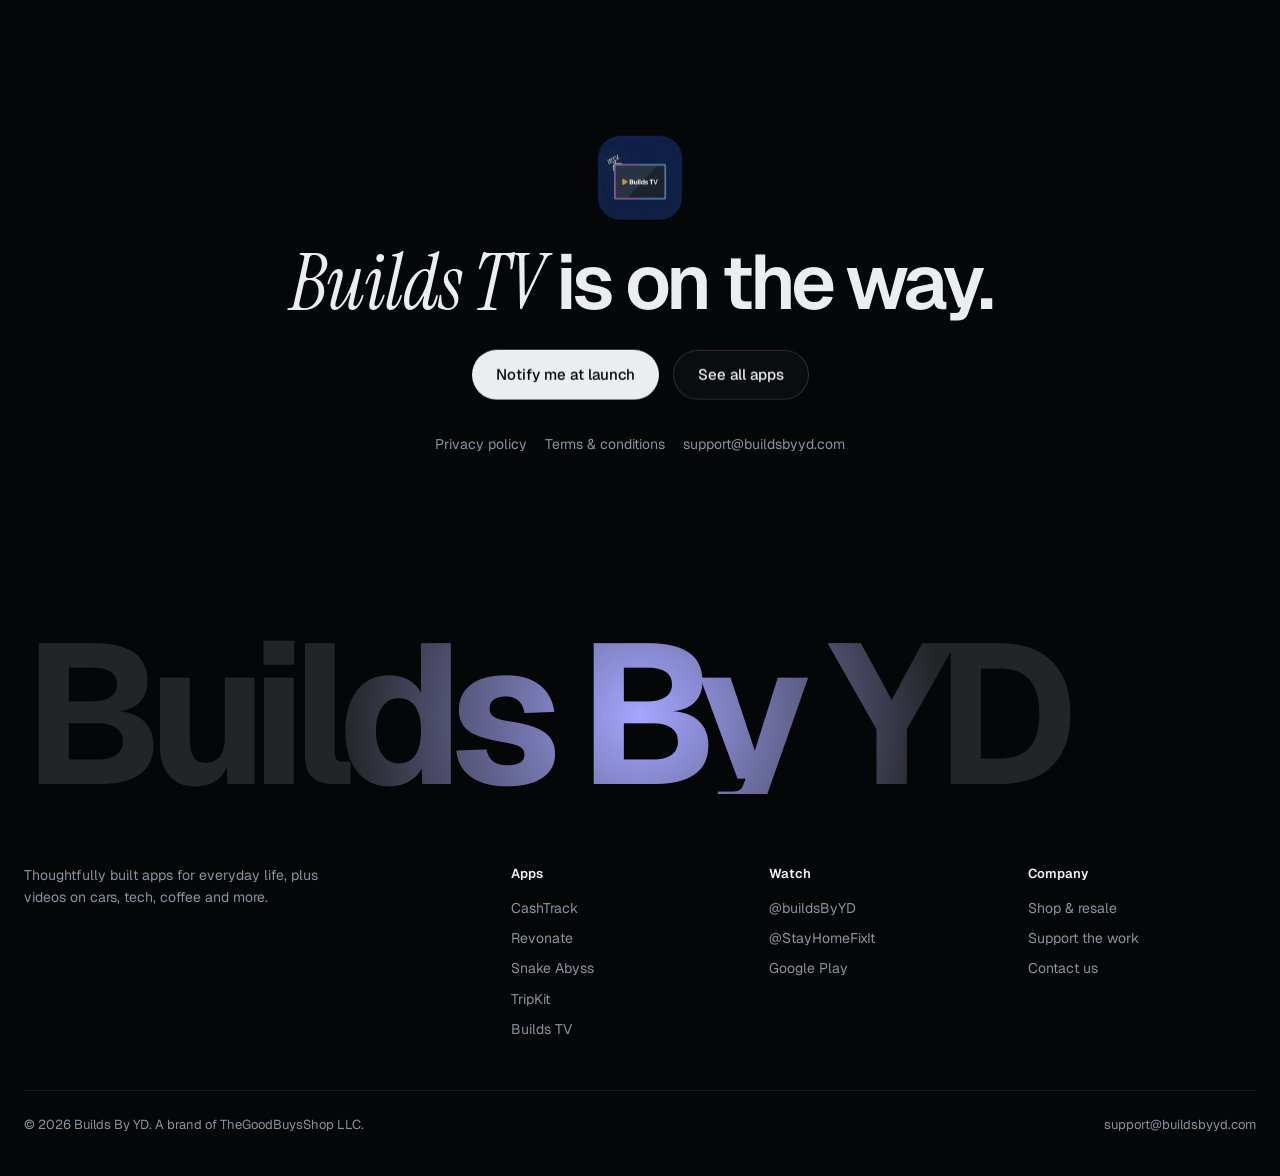
==== commit 42ea63dc: "feat(site): redesign with in-place app showcase, 3D device, new app pages, support@buildsbyyd.com" ====
--- a/builds-tv/index.html
+++ b/builds-tv/index.html
@@ -1,101 +1,98 @@
 <!doctype html>
-<html lang="en">
+<html lang="en" class="no-js">
 <head>
 <meta charset="utf-8">
 <meta name="viewport" content="width=device-width, initial-scale=1">
-<title>Builds TV | Builds By YD</title>
-<meta name="description" content="A modern IPTV player for Samsung Smart TVs. A clean, fast, privacy-focused IPTV media player for the big screen. Add your M3U playlists, favorite what you love and hide the rest. Now in beta.">
+<title>Builds TV: IPTV Player for Samsung TV | Builds By YD</title>
+<meta name="description" content="A clean, fast IPTV player for Samsung Smart TVs. Add your M3U playlists, favorite what you love and hide the rest. Now in beta.">
 <link rel="canonical" href="https://buildsbyyd.com/builds-tv/">
-<meta name="theme-color" content="#06080e">
+<meta name="theme-color" content="#050608">
 <meta property="og:type" content="website">
 <meta property="og:site_name" content="Builds By YD">
-<meta property="og:title" content="Builds TV | Builds By YD">
-<meta property="og:description" content="A modern IPTV player for Samsung Smart TVs. A clean, fast, privacy-focused IPTV media player for the big screen. Add your M3U playlists, favorite what you love and hide the rest. Now in beta.">
+<meta property="og:title" content="Builds TV: IPTV Player for Samsung TV">
+<meta property="og:description" content="A clean, fast IPTV player for Samsung Smart TVs. Add your M3U playlists, favorite what you love and hide the rest. Now in beta.">
 <meta property="og:url" content="https://buildsbyyd.com/builds-tv/">
-<meta property="og:image" content="https://buildsbyyd.com/assets/img/og-card.jpg">
+<meta property="og:image" content="https://buildsbyyd.com/assets/img/og-builds-tv.jpg">
 <meta name="twitter:card" content="summary_large_image">
 <link rel="icon" type="image/png" href="../favicon.png">
 <link rel="apple-touch-icon" href="../assets/img/apple-touch-icon.png">
 <link rel="preconnect" href="https://fonts.googleapis.com">
 <link rel="preconnect" href="https://fonts.gstatic.com" crossorigin>
-<link href="https://fonts.googleapis.com/css2?family=Inter:wght@400;500;600;700&family=Inter+Tight:wght@600;650;700&family=Instrument+Serif:ital@1&display=swap" rel="stylesheet">
-<link rel="stylesheet" href="../assets/site.css">
-<script>document.documentElement.classList.add("js")</script>
-<script type="application/ld+json">{"@context": "https://schema.org", "@type": "SoftwareApplication", "name": "Builds TV", "operatingSystem": "Tizen (Samsung Smart TV)", "applicationCategory": "UtilitiesApplication", "description": "A clean, fast, privacy-focused IPTV media player for the big screen. Add your M3U playlists, favorite what you love and hide the rest. Now in beta.", "url": "https://buildsbyyd.com/builds-tv/", "publisher": {"@type": "Organization", "name": "Builds By YD"}}</script>
+<link href="https://fonts.googleapis.com/css2?family=Geist:wght@300;400;500;600;700&family=Instrument+Serif:ital@1&display=swap" rel="stylesheet">
+<link rel="stylesheet" href="../assets/byd.css">
+<script>document.documentElement.className='js'</script>
+<script type="application/ld+json">{"@context":"https://schema.org","@type":"SoftwareApplication","name":"Builds TV","operatingSystem":"Tizen (Samsung Smart TV)","applicationCategory":"UtilitiesApplication","description":"A clean, fast, privacy-focused IPTV player for Samsung Smart TVs. Add your M3U playlists, favorite what you love and hide the rest.","url":"https://buildsbyyd.com/builds-tv/","publisher":{"@type":"Organization","name":"Builds By YD","email":"support@buildsbyyd.com"}}</script>
 </head>
-<body>
-<header class="nav">
-  <div class="wrap">
-    <a class="brand" href="../" aria-label="Builds By YD home"><img class="brand-logo" src="../assets/img/logo-128.webp" alt="" width="36" height="36">Builds By YD</a>
-    <button class="menu-btn" aria-label="Menu" aria-expanded="false"><span></span><span></span><span></span></button>
-    <nav class="nav-links">
-      <a href="../#apps">Apps</a>
-      <a href="../#youtube">YouTube</a>
-      <a href="../#shop">Shop</a>
-      <a href="mailto:support.thegoodbuysshop@gmail.com">Contact</a>
-      <a class="nav-cta" href="https://play.google.com/store/apps/dev?id=8392958924068740879" target="_blank" rel="noopener">Get the apps</a>
-    </nav>
-  </div>
-</header>
-<div class="glow blue"></div>
-<main style="--tint:rgba(59, 130, 246, 0.18);--tint-solid:#60a5fa">
+<body style="--accent:#a5a6ff">
+<a class="skip" href="#main">Skip to content</a>
+<div class="cur" aria-hidden="true"></div><div class="ring" aria-hidden="true"></div>
+
+<nav class="nav" aria-label="Main"><div class="in">
+  <a class="brand" href="../"><img src="../assets/img/logo-128.webp" alt="" width="26" height="26">Builds By YD</a>
+  <a class="l" href="../#apps">Apps</a><a class="l" href="../#youtube">YouTube</a><a class="l" href="../#shop">Shop</a><a class="l" href="mailto:support@buildsbyyd.com" target="_blank" rel="noopener">Contact</a>
+  <a class="btn p" href="mailto:support@buildsbyyd.com?subject=Builds%20TV%20launch&body=Let%20me%20know%20when%20Builds%20TV%20is%20available." target="_blank" rel="noopener">Notify me at launch</a>
+</div></nav>
+
+<main id="main">
 <section class="app-hero">
   <div class="wrap">
-    <a class="crumbs" href="../#apps"><svg viewBox="0 0 24 24" fill="none" stroke="currentColor" stroke-width="2" stroke-linecap="round" stroke-linejoin="round"><path d="M19 12H5M11 18l-6-6 6-6"/></svg> All apps</a>
-    <div class="grid">
-      <div>
-        <img class="app-icon" src="../assets/img/icon-builds-tv.webp" alt="Builds TV app icon" width="88" height="88">
-        <h1 class="reveal">A modern IPTV player for Samsung Smart TVs.</h1>
-        <p class="lead reveal">A clean, fast, privacy-focused IPTV media player for the big screen. Add your M3U playlists, favorite what you love and hide the rest. Now in beta.</p>
-        <div class="meta reveal"><span class="badge beta">Beta</span><span class="badge">Smart TV</span><span class="badge">In beta</span></div>
-        <div class="ctas reveal"><a class="btn btn-primary" href="mailto:support.thegoodbuysshop@gmail.com?subject=Builds%20TV%20launch&body=Let%20me%20know%20when%20Builds%20TV%20is%20available!">Email me when it launches <svg viewBox="0 0 24 24" fill="none" stroke="currentColor" stroke-width="2" stroke-linecap="round" stroke-linejoin="round"><path d="M5 12h14M13 6l6 6-6 6"/></svg></a></div>
-      </div>
-      <div><img class="feature-art reveal" src="../assets/img/feature-builds-tv.webp" alt="Builds TV" width="1280" height="620"></div>
+    <div>
+      <a class="crumbs" href="../#apps">← All apps</a>
+      <img class="icon" src="../assets/img/icon-builds-tv.webp" alt="Builds TV app icon" width="84" height="84">
+      <h1>An IPTV player made for your <span class="serif">TV.</span></h1>
+      <p class="lead">A clean, fast IPTV player for Samsung Smart TVs. Add your own M3U playlists, favorite what you watch and hide the rest. Now in beta.</p>
+      <div class="meta"><span class="badge beta">Beta</span><span class="badge">Samsung Smart TV</span><span class="badge">Coming soon</span></div>
+      <div class="get"><a class="btn p" href="mailto:support@buildsbyyd.com?subject=Builds%20TV%20launch&body=Let%20me%20know%20when%20Builds%20TV%20is%20available." target="_blank" rel="noopener">Notify me at launch</a></div>
     </div>
+    <div class="duo" aria-hidden="true"><div class="rig">
+      <div class="scr tvs"><img src="../assets/img/app/builds-tv-1.jpg" alt=""></div><div class="tvstand"></div>
+    </div></div>
   </div>
 </section>
-<section class="section" style="padding-top:80px">
+
+<section class="sec" style="padding-top:60px" aria-labelledby="feat">
   <div class="wrap">
-    <div class="section-head reveal">
-      <div class="kicker" style="color:#60a5fa">Features</div>
-      <h2>Everything Builds TV <em class="serif">does.</em></h2>
+    <div class="kick rv">Features</div>
+    <h2 class="h2 rv" id="feat" style="margin-top:14px">Everything Builds TV <span class="serif">does.</span></h2>
+    <div class="fgrid">
+      <div class="fbox rv"><div class="ic" aria-hidden="true">▭</div><h3>Built for the big screen</h3><p>An interface designed around your TV remote, not a phone app squeezed onto a TV.</p></div>
+      <div class="fbox rv"><div class="ic" aria-hidden="true">≡</div><h3>Bring your own playlists</h3><p>Add your M3U playlists in Settings and your channels are ready to browse.</p></div>
+      <div class="fbox rv"><div class="ic" aria-hidden="true">★</div><h3>Favorites up front</h3><p>Press right on any channel to favorite it.</p></div>
+      <div class="fbox rv"><div class="ic" aria-hidden="true">⊘</div><h3>Hide what you skip</h3><p>Hide channels you never watch so your list shows only what you do.</p></div>
+      <div class="fbox rv"><div class="ic" aria-hidden="true">◀</div><h3>Remote-first navigation</h3><p>Press left anywhere to open the side menu. Everything is a click or two away.</p></div>
+      <div class="fbox rv"><div class="ic" aria-hidden="true">⛨</div><h3>Privacy-focused</h3><p>Designed to keep your viewing your business.</p></div>
     </div>
-    <div class="fgrid"><div class="fbox reveal"><div class="ic">📺</div><h3>Built for the big screen</h3><p>A modern interface designed around your TV remote, not a phone app squeezed onto a TV.</p></div><div class="fbox reveal"><div class="ic">📃</div><h3>Bring your own playlists</h3><p>Add your M3U playlists in Settings and your channels are ready to browse.</p></div><div class="fbox reveal"><div class="ic">⭐</div><h3>Favorites & hidden channels</h3><p>Press right on any channel to favorite it or hide it, so your list shows only what you watch.</p></div><div class="fbox reveal"><div class="ic">🎮</div><h3>Remote-first navigation</h3><p>Press left anywhere to open the side menu. Everything is a click or two away.</p></div><div class="fbox reveal"><div class="ic">🛡️</div><h3>Privacy-focused</h3><p>Designed to keep your viewing your business.</p></div><div class="fbox reveal"><div class="ic">🧪</div><h3>In beta</h3><p>Being tested and polished now. Release news will be posted here first.</p></div></div>
   </div>
 </section>
 
 <section class="cta-band">
   <div class="wrap">
-    <img class="app-icon reveal" src="../assets/img/icon-builds-tv.webp" alt="Builds TV app icon" width="88" height="88">
-    <h2 class="reveal">Builds TV is on the way.</h2>
-    <div class="ctas reveal"><a class="btn btn-primary" href="mailto:support.thegoodbuysshop@gmail.com?subject=Builds%20TV%20launch&body=Let%20me%20know%20when%20Builds%20TV%20is%20available!">Email me when it launches <svg viewBox="0 0 24 24" fill="none" stroke="currentColor" stroke-width="2" stroke-linecap="round" stroke-linejoin="round"><path d="M5 12h14M13 6l6 6-6 6"/></svg></a><a class="btn btn-ghost" href="../#apps">See all apps</a></div>
-    <div class="legal-links"><a href="https://buildsbyyd.com/builds-by-yd-legal/BuildsTV-IPTV-Player/privacy.html" target="_blank" rel="noopener">Privacy policy</a> &nbsp;&middot;&nbsp; <a href="https://buildsbyyd.com/builds-by-yd-legal/BuildsTV-IPTV-Player/terms.html" target="_blank" rel="noopener">Terms &amp; conditions</a></div>
+    <img class="icon rv" src="../assets/img/icon-builds-tv.webp" alt="" width="84" height="84">
+    <h2 class="h2 rv"><span class="serif">Builds TV</span> is on the way.</h2>
+    <div class="get rv">
+      <a class="btn p" href="mailto:support@buildsbyyd.com?subject=Builds%20TV%20launch&body=Let%20me%20know%20when%20Builds%20TV%20is%20available." target="_blank" rel="noopener">Notify me at launch</a>
+      <a class="btn g" href="../#apps">See all apps</a>
+    </div>
+    <div class="legal"><a href="https://buildsbyyd.com/builds-by-yd-legal/BuildsTV-IPTV-Player/privacy.html" target="_blank" rel="noopener">Privacy policy</a><a href="https://buildsbyyd.com/builds-by-yd-legal/BuildsTV-IPTV-Player/terms.html" target="_blank" rel="noopener">Terms &amp; conditions</a><a href="mailto:support@buildsbyyd.com?subject=Builds%20TV" target="_blank" rel="noopener">support@buildsbyyd.com</a></div>
   </div>
 </section>
 </main>
-<footer class="footer">
+
+<footer>
   <div class="wrap">
-    <div class="cols">
-      <div>
-        <a class="brand" href="../"><img class="brand-logo" src="../assets/img/logo-128.webp" alt="" width="36" height="36">Builds By YD</a>
-        <p>Thoughtfully built apps for everyday life, plus videos on cars, tech, coffee and more.</p>
-      </div>
-      <div><h4>Apps</h4><ul><li><a href="../cashtrack/">CashTrack</a></li><li><a href="../revonate/">Revonate</a></li><li><a href="../snake-abyss/">Snake Abyss</a></li><li><a href="../tripkit/">TripKit</a></li><li><a href="../builds-tv/">Builds TV</a></li></ul></div>
-      <div><h4>Watch</h4><ul>
-        <li><a href="https://www.youtube.com/@buildsByYD" target="_blank" rel="noopener">@buildsByYD</a></li>
-        <li><a href="https://www.youtube.com/@StayHomeFixIt" target="_blank" rel="noopener">@StayHomeFixIt</a></li>
-        <li><a href="https://play.google.com/store/apps/dev?id=8392958924068740879" target="_blank" rel="noopener">Google Play</a></li></ul></div>
-      <div><h4>Company</h4><ul>
-        <li><a href="../#shop">Shop &amp; resale</a></li>
-        <li><a href="../#support">Support the work</a></li>
-        <li><a href="mailto:support.thegoodbuysshop@gmail.com">Contact us</a></li></ul></div>
+    <div class="word" aria-hidden="true">Builds By YD</div>
+    <div class="fcols">
+      <div><p style="max-width:300px">Thoughtfully built apps for everyday life, plus videos on cars, tech, coffee and more.</p></div>
+      <div><h4>Apps</h4><ul><li><a href="../cashtrack/" target="_blank" rel="noopener">CashTrack</a></li><li><a href="../revonate/" target="_blank" rel="noopener">Revonate</a></li><li><a href="../snake-abyss/" target="_blank" rel="noopener">Snake Abyss</a></li><li><a href="../tripkit/" target="_blank" rel="noopener">TripKit</a></li><li><a href="../builds-tv/" aria-current="page">Builds TV</a></li></ul></div>
+      <div><h4>Watch</h4><ul><li><a href="https://www.youtube.com/@buildsByYD" target="_blank" rel="noopener">@buildsByYD</a></li><li><a href="https://www.youtube.com/@StayHomeFixIt" target="_blank" rel="noopener">@StayHomeFixIt</a></li><li><a href="https://play.google.com/store/apps/dev?id=8392958924068740879" target="_blank" rel="noopener">Google Play</a></li></ul></div>
+      <div><h4>Company</h4><ul><li><a href="../#shop" target="_blank" rel="noopener">Shop &amp; resale</a></li><li><a href="../#support" target="_blank" rel="noopener">Support the work</a></li><li><a href="mailto:support@buildsbyyd.com" target="_blank" rel="noopener">Contact us</a></li></ul></div>
     </div>
-    <div class="base">
-      <span>&copy; <span data-year>2026</span> Builds By YD. A brand of TheGoodBuysShop LLC. All rights reserved.</span>
-      <a href="mailto:support.thegoodbuysshop@gmail.com">support.thegoodbuysshop@gmail.com</a>
-    </div>
+    <div class="base"><span>&copy; <span data-year>2026</span> Builds By YD. A brand of TheGoodBuysShop LLC.</span><a href="mailto:support@buildsbyyd.com" target="_blank" rel="noopener">support@buildsbyyd.com</a></div>
   </div>
 </footer>
-<script src="../assets/site.js"></script>
+<script src="../assets/vendor/gsap.min.js" defer></script>
+<script src="../assets/vendor/ScrollTrigger.min.js" defer></script>
+<script src="../assets/vendor/lenis.min.js" defer></script>
+<script src="../assets/byd.js" defer></script>
 </body>
 </html>
--- a/assets/byd.css
+++ b/assets/byd.css
@@ -0,0 +1,252 @@
+/* Builds By YD: shared styles for every page. Accent colour is --accent (per app page, or the active app on home). */
+:root{--bg:#050608;--text:#f3f4f7;--muted:#8d91a0;--line:rgba(255,255,255,.08);--line2:rgba(255,255,255,.15);--panel:rgba(255,255,255,.03);--accent:#ffbb33;--ease:cubic-bezier(.2,.8,.2,1)}
+*{box-sizing:border-box;margin:0;padding:0}
+html{-webkit-text-size-adjust:100%}
+body{background:var(--bg);color:var(--text);font:16px/1.6 Geist,system-ui,-apple-system,"Segoe UI",sans-serif;-webkit-font-smoothing:antialiased;overflow-x:hidden}
+a{color:inherit;text-decoration:none}
+img{display:block;max-width:100%}
+:focus-visible{outline:2px solid var(--accent);outline-offset:3px;border-radius:6px}
+.sr{position:absolute;width:1px;height:1px;overflow:hidden;clip:rect(0 0 0 0);white-space:nowrap}
+.skip{position:fixed;left:16px;top:-60px;z-index:200;background:var(--text);color:var(--bg);padding:10px 16px;border-radius:10px;font-weight:600}
+.skip:focus{top:16px}
+.serif{font-family:'Instrument Serif',serif;font-style:italic;font-weight:400;letter-spacing:-.01em}
+.wrap{width:min(1240px,100% - 48px);margin:auto}
+.kick{font-size:12px;font-weight:500;letter-spacing:.22em;text-transform:uppercase;color:var(--muted)}
+.h2{font-size:clamp(40px,6vw,92px);line-height:.95;letter-spacing:-.055em;font-weight:600}
+.btn{display:inline-flex;align-items:center;justify-content:center;gap:10px;height:50px;padding:0 24px;border-radius:999px;font-weight:500;font-size:15px;transition:background .3s,border-color .3s,color .3s,transform .3s var(--ease)}
+.btn.p{background:var(--text);color:var(--bg)}
+.btn.g{border:1px solid var(--line2);background:rgba(255,255,255,.03);-webkit-backdrop-filter:blur(10px);backdrop-filter:blur(10px)}
+.btn.g:hover{border-color:rgba(255,255,255,.35)}
+.badge{font-size:11px;font-weight:600;letter-spacing:.05em;padding:3px 10px;border-radius:999px;border:1px solid var(--line2);color:var(--muted);text-transform:uppercase;white-space:nowrap}
+.badge.live{color:#4ade80;border-color:rgba(74,222,128,.35)}
+.badge.soon{color:#38bdf8;border-color:rgba(56,189,248,.35)}
+.badge.beta{color:#a5a6ff;border-color:rgba(165,166,255,.35)}
+.play{display:inline-flex;align-items:center;gap:10px;height:50px;padding:0 18px 0 14px;border-radius:14px;background:#000;border:1px solid var(--line2);transition:transform .3s var(--ease),border-color .3s}
+.play:hover{border-color:rgba(255,255,255,.35)}
+.play svg{width:24px;height:24px}
+.play small{display:block;font-size:10px;color:var(--muted);line-height:1;letter-spacing:.06em}
+.play strong{display:block;font-size:16px;font-weight:600;line-height:1.15}
+
+/* Play button + QR for desktop visitors (they find the site on a computer, install on a phone) */
+.get{display:flex;align-items:center;gap:14px;flex-wrap:wrap}
+.qr{display:none;align-items:center;gap:10px;color:var(--muted);font-size:12px;line-height:1.3}
+.qr .code{width:58px;height:58px;padding:5px;border-radius:10px;background:#fff}
+.qr .code svg{width:100%;height:100%;display:block}
+@media (hover:hover) and (pointer:fine) and (min-width:900px){.qr{display:flex}}
+
+/* cursor (mouse only) */
+.cur,.ring{position:fixed;left:0;top:0;pointer-events:none;z-index:100;border-radius:50%;opacity:0;transition:opacity .3s}
+.has-cur .cur,.has-cur .ring{opacity:1}
+.cur{width:6px;height:6px;background:var(--text)}
+.ring{width:38px;height:38px;border:1px solid rgba(255,255,255,.35);display:grid;place-items:center;font-size:11px;font-weight:600;letter-spacing:.06em;color:var(--bg);transition:width .3s var(--ease),height .3s var(--ease),background .3s,border-color .3s,opacity .3s}
+.ring.hover{width:64px;height:64px;border-color:transparent;background:rgba(255,255,255,.12)}
+.ring.label{width:86px;height:86px;background:var(--text);border-color:transparent}
+@media (hover:hover) and (pointer:fine){.has-cur,.has-cur a,.has-cur button{cursor:none}}
+
+/* first-visit intro */
+.loader{position:fixed;inset:0;z-index:90;background:var(--bg);display:flex;align-items:flex-end;justify-content:space-between;padding:40px;transition:transform .8s cubic-bezier(.8,0,.2,1)}
+.loader.done{transform:translateY(-100%)}
+.loader b{font-size:clamp(80px,14vw,200px);font-weight:300;letter-spacing:-.06em;line-height:.8;font-variant-numeric:tabular-nums}
+.loader span{color:var(--muted)}
+.no-js .loader,.seen .loader{display:none}
+
+/* nav */
+.nav{position:fixed;inset:16px 0 auto;z-index:40;display:flex;justify-content:center;pointer-events:none;padding:0 12px}
+.nav .in{pointer-events:auto;display:flex;align-items:center;gap:2px;padding:6px 6px 6px 16px;border:1px solid var(--line);border-radius:999px;background:rgba(8,9,13,.6);-webkit-backdrop-filter:blur(18px) saturate(1.6);backdrop-filter:blur(18px) saturate(1.6)}
+.brand{display:flex;align-items:center;gap:9px;font-weight:600;margin-right:14px;white-space:nowrap}
+.brand img{width:26px;height:26px;border-radius:8px}
+.nav a.l{font-size:14px;color:var(--muted);padding:8px 13px;border-radius:999px;transition:color .2s}
+.nav a.l:hover,.nav a.l[aria-current]{color:var(--text)}
+.nav .btn{height:38px;padding:0 16px;font-size:14px}
+
+/* home hero */
+.hero{position:relative;height:100vh;height:100svh;min-height:640px;display:grid;place-items:center;text-align:center;overflow:hidden}
+#gl{position:absolute;inset:0;width:100%;height:100%}
+.hero .still{position:absolute;inset:0;background:radial-gradient(40% 55% at 35% 45%,color-mix(in srgb,var(--accent) 38%,transparent),transparent 70%),radial-gradient(35% 45% at 70% 60%,color-mix(in srgb,var(--accent) 26%,transparent),transparent 70%);opacity:0;transition:opacity 1s}
+.low .hero .still{opacity:1}
+.hero::after{content:"";position:absolute;inset:auto 0 0;height:40%;background:linear-gradient(transparent,var(--bg));pointer-events:none}
+.hero .in{position:relative;z-index:2;padding:0 24px}
+h1{font-size:clamp(54px,10vw,168px);line-height:.88;letter-spacing:-.065em;font-weight:600}
+h1 .serif{font-weight:400;letter-spacing:-.04em}
+.js .split .ch{display:inline-block;transform:translateY(110%);opacity:0}
+.split .w{display:inline-block;overflow:hidden;padding:0 .02em .08em;vertical-align:top}
+.hero p{color:rgba(243,244,247,.74);font-size:clamp(16px,1.5vw,19px);max-width:540px;margin:28px auto 0}
+.hero .ctas{display:flex;gap:12px;justify-content:center;margin-top:36px;flex-wrap:wrap}
+.scrollhint{position:absolute;bottom:34px;left:50%;transform:translateX(-50%);z-index:2;font-size:12px;color:var(--muted);letter-spacing:.2em;text-transform:uppercase;display:flex;flex-direction:column;align-items:center;gap:10px}
+.scrollhint i{width:1px;height:44px;background:linear-gradient(var(--text),transparent);animation:drip 2s infinite}
+@keyframes drip{0%{transform:scaleY(0);transform-origin:top}50%{transform:scaleY(1);transform-origin:top}51%{transform-origin:bottom}100%{transform:scaleY(0);transform-origin:bottom}}
+
+/* statement */
+.mani{padding:170px 0 120px}
+.mani p{font-size:clamp(30px,4.4vw,64px);line-height:1.08;letter-spacing:-.04em;font-weight:500;max-width:1100px}
+.js .mani .wd{opacity:.14}
+.mani em{font-family:'Instrument Serif',serif;font-weight:400;letter-spacing:-.02em}
+
+/* app showcase */
+#apps{position:relative;min-height:100vh;display:flex;align-items:center;overflow:hidden;padding:110px 0 110px}
+.show-bg{position:absolute;inset:0;background:radial-gradient(55% 60% at 50% 55%,color-mix(in srgb,var(--accent) 20%,transparent),transparent 70%);transition:background .9s;pointer-events:none}
+.names{position:absolute;inset:0;pointer-events:none}
+.bigname{position:absolute;left:50%;top:50%;white-space:nowrap;font-size:clamp(110px,21vw,330px);font-weight:700;letter-spacing:-.07em;line-height:1;color:transparent;-webkit-text-stroke:1px rgba(255,255,255,.1);transform:translate(-50%,-50%);transition:transform 1.1s var(--ease),opacity .8s}
+.bigname.in-r{transform:translate(-20%,-50%);opacity:0}
+.bigname.out-l{transform:translate(-80%,-50%);opacity:0}
+.show-in{position:relative;display:grid;grid-template-columns:minmax(0,1fr) auto minmax(0,1fr);align-items:center;gap:24px}
+.panels{position:relative;max-width:420px}
+.panel{transition:opacity .35s,transform .45s var(--ease)}
+.js .panel:not(.on){display:none}
+.panel.out{opacity:0;transform:translateY(14px)}
+.panel .idx{font-size:13px;color:var(--muted);font-variant-numeric:tabular-nums;letter-spacing:.1em}
+.panel .idx b{color:var(--accent);font-weight:600;transition:color .8s}
+.panel .row{display:flex;align-items:center;gap:14px;margin:20px 0 16px}
+.panel .row img{width:64px;height:64px;border-radius:17px}
+.panel h3{font-size:clamp(36px,3.6vw,56px);line-height:1;letter-spacing:-.045em;font-weight:600}
+.panel .line{font-size:21px;margin:6px 0 4px}
+.panel ul{list-style:none;margin:22px 0 30px;display:grid;gap:11px}
+.panel li{display:flex;gap:12px;align-items:baseline}
+.panel li::before{content:"";flex:none;width:14px;height:1px;background:var(--accent);transform:translateY(-4px);transition:background .8s}
+.panel .acts{display:flex;gap:10px;flex-wrap:wrap;align-items:center}
+.stage{position:relative;width:min(520px,38vw);height:620px}
+#three{position:absolute;inset:0;width:100%;height:100%;opacity:0;transition:opacity .6s}
+.has3d #three{opacity:1}
+.has3d .flat{opacity:0}
+.flat{position:absolute;left:50%;top:50%;height:86%;aspect-ratio:1080/2133;transform:translate(-50%,-50%);border-radius:40px;padding:9px;background:#15161c;box-shadow:0 0 0 1px rgba(255,255,255,.12),0 60px 100px -40px #000,0 0 90px -30px color-mix(in srgb,var(--accent) 60%,transparent);transition:opacity .4s,width .6s var(--ease),border-radius .6s}
+.flat img{width:100%;height:100%;object-fit:cover;object-position:top;border-radius:32px;transition:opacity .35s}
+.flat.tv{height:auto;width:min(480px,94%);aspect-ratio:16/10;border-radius:14px}
+.flat.tv img{border-radius:6px;object-position:center}
+.rail{justify-self:end;display:flex;flex-direction:column;gap:14px}
+.rail button{all:unset;cursor:pointer;position:relative;display:flex;align-items:center;gap:12px;justify-content:flex-end;color:var(--muted);font-size:14px;transition:color .3s;border-radius:12px}
+.rail button img{width:42px;height:42px;border-radius:12px;opacity:.45;filter:grayscale(.7);transition:all .4s var(--ease)}
+.rail button[aria-selected="true"]{color:var(--text)}
+.rail button[aria-selected="true"] img{opacity:1;filter:none;transform:scale(1.15);box-shadow:0 0 0 2px var(--bg),0 0 0 3px var(--accent)}
+.rail button:hover{color:var(--text)}.rail button:hover img{opacity:1}
+.rail button:focus-visible{outline:2px solid var(--accent);outline-offset:6px}
+.rail .bar{position:absolute;right:56px;bottom:-6px;height:2px;width:0;background:var(--accent);border-radius:2px}
+.rail button[aria-selected="true"] .bar.run{animation:fill var(--dur) linear forwards}
+@keyframes fill{to{width:calc(100% - 56px)}}
+.controls{position:absolute;left:0;right:0;bottom:40px}
+.controls .wrap{display:flex;gap:10px;align-items:center}
+.controls button{all:unset;cursor:pointer;width:44px;height:44px;border-radius:50%;display:grid;place-items:center;border:1px solid var(--line2);transition:border-color .2s,background .2s}
+.controls button:hover{border-color:rgba(255,255,255,.4);background:rgba(255,255,255,.05)}
+.controls button:focus-visible{outline:2px solid var(--accent);outline-offset:3px}
+.hint{font-size:12px;color:var(--muted);letter-spacing:.06em}
+
+/* sections */
+.sec{padding:140px 0}
+.head{display:flex;justify-content:space-between;align-items:end;gap:30px;flex-wrap:wrap}
+.head .lead{color:var(--muted);max-width:420px}
+.bento{display:grid;grid-template-columns:repeat(12,1fr);grid-auto-rows:240px;gap:16px;margin-top:64px}
+.cell{position:relative;overflow:hidden;border:1px solid var(--line);border-radius:30px;background:var(--panel);padding:30px;display:flex;flex-direction:column;justify-content:flex-end}
+.cell::before{content:"";position:absolute;inset:0;background:radial-gradient(420px circle at var(--mx,50%) var(--my,50%),rgba(255,255,255,.08),transparent 45%);opacity:0;transition:opacity .3s}
+.cell:hover::before{opacity:1}
+.cell h3{font-size:24px;letter-spacing:-.03em;font-weight:600;line-height:1.1}
+.cell p{color:var(--muted);font-size:15px;margin-top:8px}
+.c4{grid-column:span 4}.c5{grid-column:span 5}.c6{grid-column:span 6}.c7{grid-column:span 7}.c12{grid-column:span 12}
+.lock{position:absolute;top:30px;right:30px;width:74px;height:74px;border-radius:22px;display:grid;place-items:center;background:rgba(255,255,255,.04);border:1px solid var(--line2)}
+.lock svg{width:34px;height:34px;stroke:var(--text)}
+.hello{position:absolute;top:26px;left:30px;font-size:72px;font-weight:600;letter-spacing:-.05em;line-height:1}
+.dots{position:absolute;inset:0;background-image:radial-gradient(rgba(255,255,255,.14) 1px,transparent 1px);background-size:18px 18px;-webkit-mask-image:linear-gradient(#000,transparent 70%);mask-image:linear-gradient(#000,transparent 70%)}
+.sig{position:absolute;top:22px;left:30px;font:400 84px/1 'Instrument Serif',serif;font-style:italic;color:var(--accent);transition:color .8s}
+.tiles{display:grid;gap:14px;margin-top:56px}
+.t2{grid-template-columns:1fr 1fr}.t3{grid-template-columns:repeat(3,1fr)}.t4{grid-template-columns:repeat(4,1fr)}
+.tile{--c:#fff;position:relative;display:flex;align-items:center;gap:16px;padding:24px;border:1px solid var(--line);border-radius:24px;background:var(--panel);overflow:hidden;transition:border-color .4s}
+.tile::after{content:"";position:absolute;inset:0;background:var(--c);opacity:0;transform:translateY(100%);transition:transform .5s var(--ease),opacity .5s;z-index:0}
+.tile:hover{border-color:transparent}
+.tile:hover::after{opacity:.14;transform:none}
+.tile>*{position:relative;z-index:1}
+.tile .ic{flex:none;width:48px;height:48px;border-radius:14px;display:grid;place-items:center;font-weight:700;font-size:19px;color:var(--c);background:color-mix(in srgb,var(--c) 15%,transparent)}
+.tile .ic svg{width:24px;height:24px}
+.tile b{display:flex;gap:8px;align-items:center;font-weight:600;font-size:17px}
+.tile .s{display:block;color:var(--muted);font-size:14px}
+.tile .arr{margin-left:auto;font-size:20px;transition:transform .4s var(--ease)}
+.tile:hover .arr{transform:translate(4px,-4px)}
+.support{margin-top:30px;border:1px solid var(--line);border-radius:36px;padding:90px 30px;text-align:center;position:relative;overflow:hidden}
+.support::before{content:"";position:absolute;inset:-40%;background:conic-gradient(from 0deg,transparent,color-mix(in srgb,var(--accent) 35%,transparent),transparent 30%);animation:spin 9s linear infinite;opacity:.6}
+.support::after{content:"";position:absolute;inset:1px;border-radius:35px;background:var(--bg)}
+.support>*{position:relative;z-index:1}
+@keyframes spin{to{transform:rotate(1turn)}}
+.support .row{display:flex;gap:12px;justify-content:center;flex-wrap:wrap;margin-top:34px}
+
+/* app pages */
+.app-hero{position:relative;padding:150px 0 90px;overflow:hidden}
+.app-hero::before{content:"";position:absolute;inset:-10% -10% auto;height:120%;background:radial-gradient(45% 50% at 72% 45%,color-mix(in srgb,var(--accent) 24%,transparent),transparent 70%);pointer-events:none}
+.app-hero .wrap{position:relative;display:grid;grid-template-columns:1.05fr .95fr;gap:50px;align-items:center}
+.crumbs{display:inline-flex;align-items:center;gap:8px;color:var(--muted);font-size:14px;margin-bottom:34px}
+.crumbs:hover{color:var(--text)}
+.app-hero .icon{width:84px;height:84px;border-radius:22px;box-shadow:0 20px 50px -20px color-mix(in srgb,var(--accent) 70%,transparent)}
+.app-hero h1{font-size:clamp(44px,6vw,88px);line-height:.95;letter-spacing:-.055em;margin:28px 0 18px}
+.app-hero h1 .serif{color:var(--accent)}
+.app-hero .lead{color:var(--muted);font-size:18px;max-width:520px}
+.meta{display:flex;gap:8px;flex-wrap:wrap;margin:24px 0 30px}
+.duo{position:relative;height:560px;perspective:1300px}
+.duo .rig{position:absolute;inset:0;transform-style:preserve-3d;transition:transform .2s linear}
+.scr{position:absolute;top:50%;left:50%;width:250px;aspect-ratio:1080/2133;border-radius:30px;overflow:hidden;background:#000;border:1px solid var(--line2);box-shadow:0 50px 90px -30px #000,0 0 70px -25px color-mix(in srgb,var(--accent) 60%,transparent)}
+.scr img{width:100%;height:100%;object-fit:cover;object-position:top}
+.scr.front{transform:translate(-28%,-50%) translateZ(70px) rotateY(-8deg)}
+.scr.back{transform:translate(-95%,-56%) translateZ(-40px) rotateY(10deg);opacity:.85}
+.scr.tvs{width:min(500px,96%);aspect-ratio:16/10;border-radius:14px;border:9px solid #1b1c22;transform:translate(-50%,-55%) translateZ(30px)}
+.scr.tvs img{object-position:center}
+.tvstand{position:absolute;left:50%;top:calc(50% + 150px);width:150px;height:46px;transform:translateX(-50%);background:linear-gradient(#20222b,#0e0f14);clip-path:polygon(42% 0,58% 0,62% 72%,100% 80%,100% 100%,0 100%,0 80%,38% 72%)}
+.gallery{display:grid;grid-template-columns:repeat(3,1fr);gap:22px;margin-top:56px;perspective:1200px}
+.gallery figure{border-radius:28px;overflow:hidden;border:1px solid var(--line2);background:#000;aspect-ratio:1080/2133;transition:transform .6s var(--ease)}
+.gallery figure:nth-child(2){transform:translateY(40px)}
+.gallery figure:hover{transform:translateY(-8px) rotateX(4deg)}
+.gallery figure:nth-child(2):hover{transform:translateY(32px) rotateX(4deg)}
+.gallery img{width:100%;height:100%;object-fit:cover;object-position:top}
+.fgrid{display:grid;grid-template-columns:repeat(3,1fr);gap:16px;margin-top:56px}
+.fbox{border:1px solid var(--line);border-radius:26px;padding:28px;background:var(--panel);transition:border-color .3s,transform .4s var(--ease)}
+.fbox:hover{border-color:color-mix(in srgb,var(--accent) 40%,transparent);transform:translateY(-4px)}
+.fbox .ic{width:44px;height:44px;border-radius:12px;display:grid;place-items:center;font-size:20px;background:color-mix(in srgb,var(--accent) 14%,transparent);color:var(--accent);margin-bottom:26px}
+.fbox h3{font-size:19px;font-weight:600;letter-spacing:-.02em}
+.fbox p{color:var(--muted);font-size:14.5px;margin-top:8px}
+.premium{margin-top:20px;border:1px solid color-mix(in srgb,var(--accent) 35%,transparent);border-radius:30px;padding:40px;display:grid;grid-template-columns:1fr 1fr;gap:30px;align-items:center;background:radial-gradient(70% 120% at 0% 0%,color-mix(in srgb,var(--accent) 12%,transparent),transparent 60%)}
+.premium h3{font-size:30px;letter-spacing:-.03em;font-weight:600;margin-top:8px}
+.premium p{color:var(--muted);margin-top:8px}
+.premium ul{list-style:none;display:grid;gap:10px}
+.premium li{display:flex;gap:12px;align-items:baseline}
+.premium li::before{content:"✓";color:var(--accent);font-weight:700}
+.cta-band{padding:130px 0 60px;text-align:center}
+.cta-band .icon{width:84px;height:84px;border-radius:22px;margin:0 auto 26px}
+.cta-band .get{justify-content:center;margin-top:30px}
+.legal{margin-top:34px;color:var(--muted);font-size:14px;display:flex;gap:18px;justify-content:center;flex-wrap:wrap}
+.legal a:hover{color:var(--text)}
+
+/* footer */
+footer{padding:120px 0 40px;overflow:hidden}
+.word{font-size:clamp(64px,15.5vw,250px);font-weight:700;letter-spacing:-.07em;line-height:.8;white-space:nowrap;background:radial-gradient(500px circle at var(--fx,50%) var(--fy,50%),var(--accent),rgba(255,255,255,.12) 60%);-webkit-background-clip:text;background-clip:text;color:transparent}
+.fcols{display:grid;grid-template-columns:2fr 1fr 1fr 1fr;gap:30px;margin-top:70px;color:var(--muted);font-size:14px}
+.fcols h4{color:var(--text);font-size:13px;font-weight:600;margin-bottom:12px}
+.fcols ul{list-style:none;display:grid;gap:8px}
+.fcols a:hover{color:var(--text)}
+.base{display:flex;justify-content:space-between;gap:14px;flex-wrap:wrap;margin-top:50px;padding-top:24px;border-top:1px solid var(--line);color:var(--muted);font-size:13px}
+
+/* 404 */
+.lost{min-height:100vh;display:grid;place-items:center;text-align:center;position:relative;overflow:hidden;padding:120px 24px}
+.lost::before{content:"";position:absolute;inset:0;background:radial-gradient(40% 50% at 50% 45%,color-mix(in srgb,var(--accent) 22%,transparent),transparent 70%)}
+.lost>*{position:relative}
+.lost b{display:block;font-size:clamp(120px,24vw,320px);font-weight:700;letter-spacing:-.08em;line-height:.85;color:transparent;-webkit-text-stroke:1px rgba(255,255,255,.25)}
+.lost h1{font-size:clamp(36px,5vw,64px);margin:18px 0 12px}
+.lost p{color:var(--muted);max-width:460px;margin:0 auto}
+.lost .apps{display:flex;gap:14px;justify-content:center;margin-top:34px;flex-wrap:wrap}
+.lost .apps a img{width:54px;height:54px;border-radius:15px;transition:transform .3s var(--ease)}
+.lost .apps a:hover img{transform:translateY(-4px) scale(1.06)}
+
+/* reveal on scroll (only when JS runs) */
+.js .rv{opacity:0;transform:translateY(30px)}
+
+@media (max-width:1100px){
+  #apps{flex-direction:column;justify-content:center;padding:96px 0 60px}
+  .show-in{grid-template-columns:minmax(0,1fr);justify-items:center;text-align:center;gap:6px;width:min(1240px,100% - 32px)}
+  .stage{width:100%;max-width:520px;height:420px;order:-1}
+  .panels{max-width:560px}.panel .row,.panel .acts{justify-content:center}.panel ul{display:none}
+  .rail{flex-direction:row;justify-self:center;order:-2;gap:12px}.rail button{font-size:0;gap:0}.rail .bar{display:none}
+  .controls{position:static;margin-top:22px}.controls .wrap{justify-content:center;flex-wrap:wrap}
+  .app-hero .wrap,.premium{grid-template-columns:1fr}.duo{height:480px}
+  .bento{grid-template-columns:1fr 1fr;grid-auto-rows:220px}.c4,.c5,.c6,.c7{grid-column:span 2}
+  .t2,.t3,.t4,.fgrid{grid-template-columns:1fr}.fcols{grid-template-columns:1fr 1fr}
+  .nav a.l{display:none}
+}
+@media (max-width:640px){
+  .gallery{grid-template-columns:repeat(3,72vw);overflow-x:auto;scroll-snap-type:x mandatory;padding-bottom:10px}
+  .gallery figure{scroll-snap-align:center}.gallery figure:nth-child(2){transform:none}
+  .scr{width:200px}.app-hero{padding-top:120px}
+}
+@media (prefers-reduced-motion:reduce){*{animation:none!important;transition:none!important}.js .rv,.js .split .ch{opacity:1!important;transform:none!important}.js .mani .wd{opacity:1}}
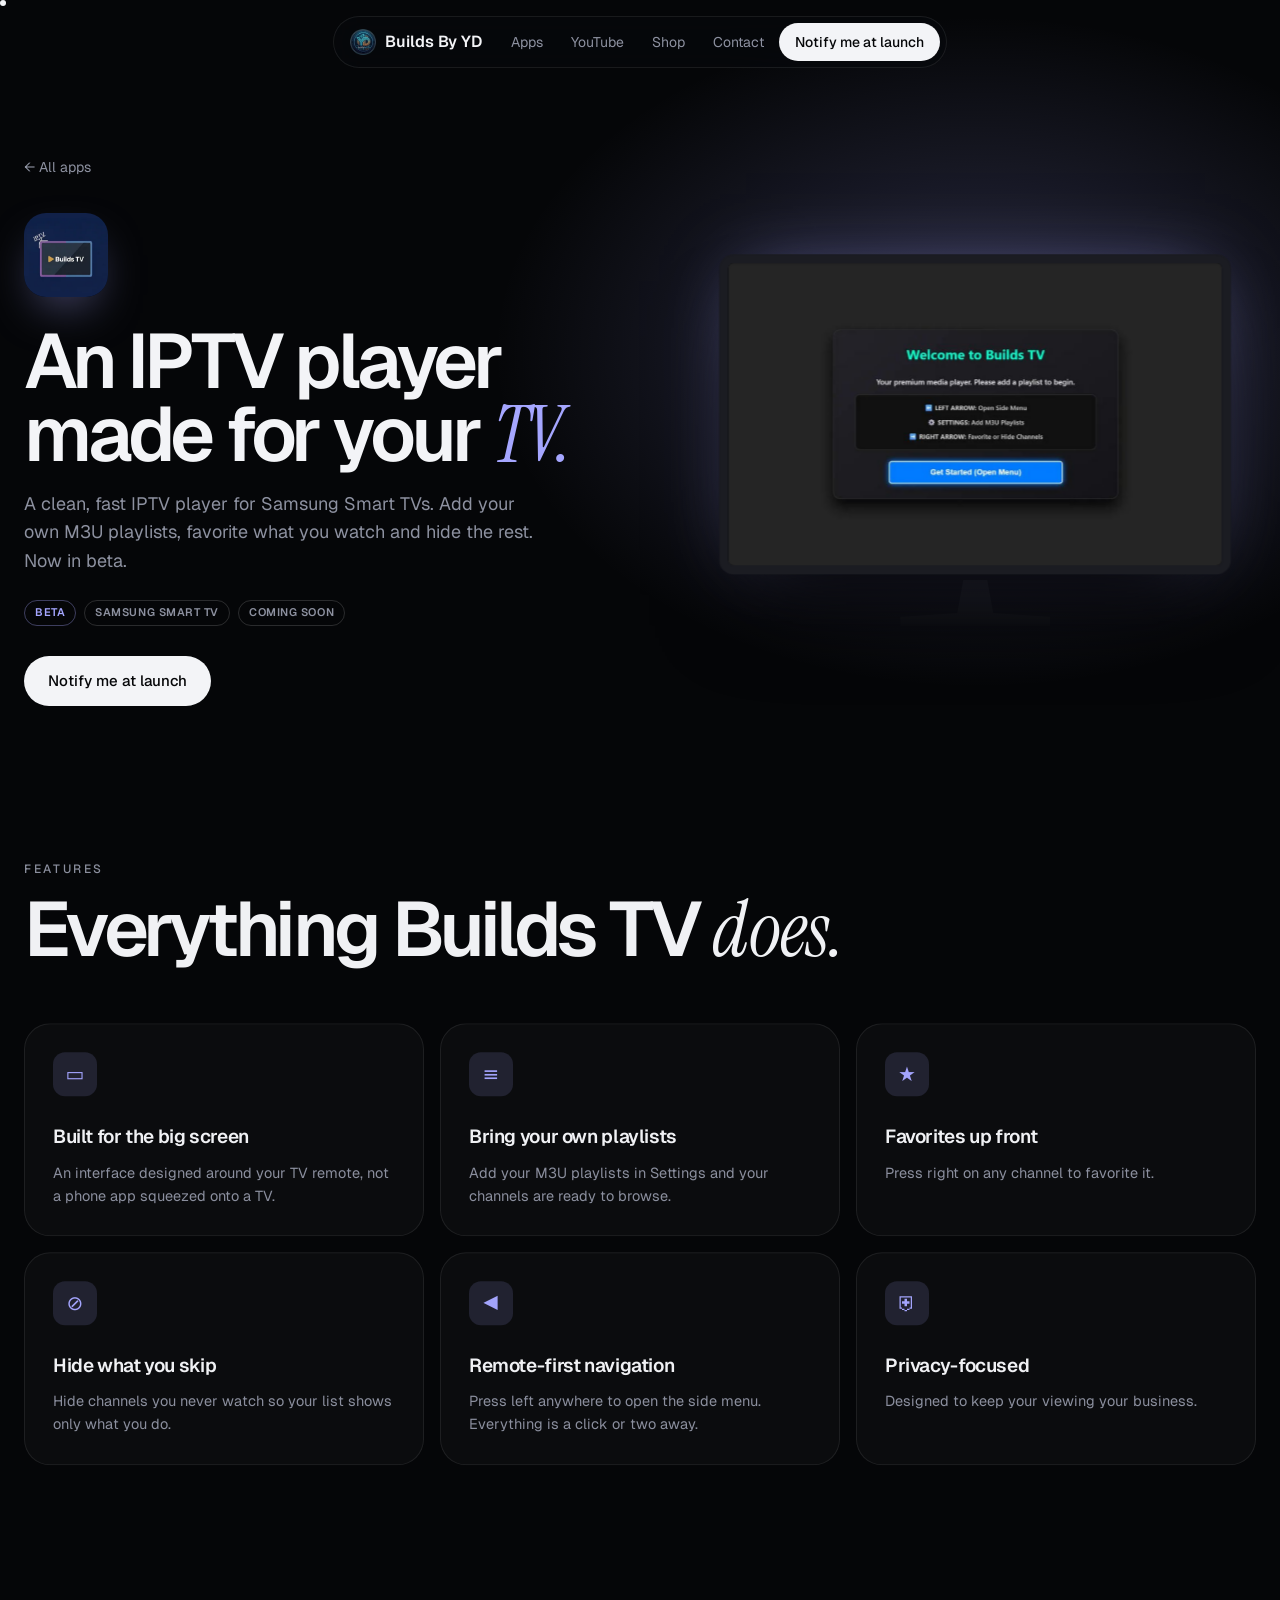
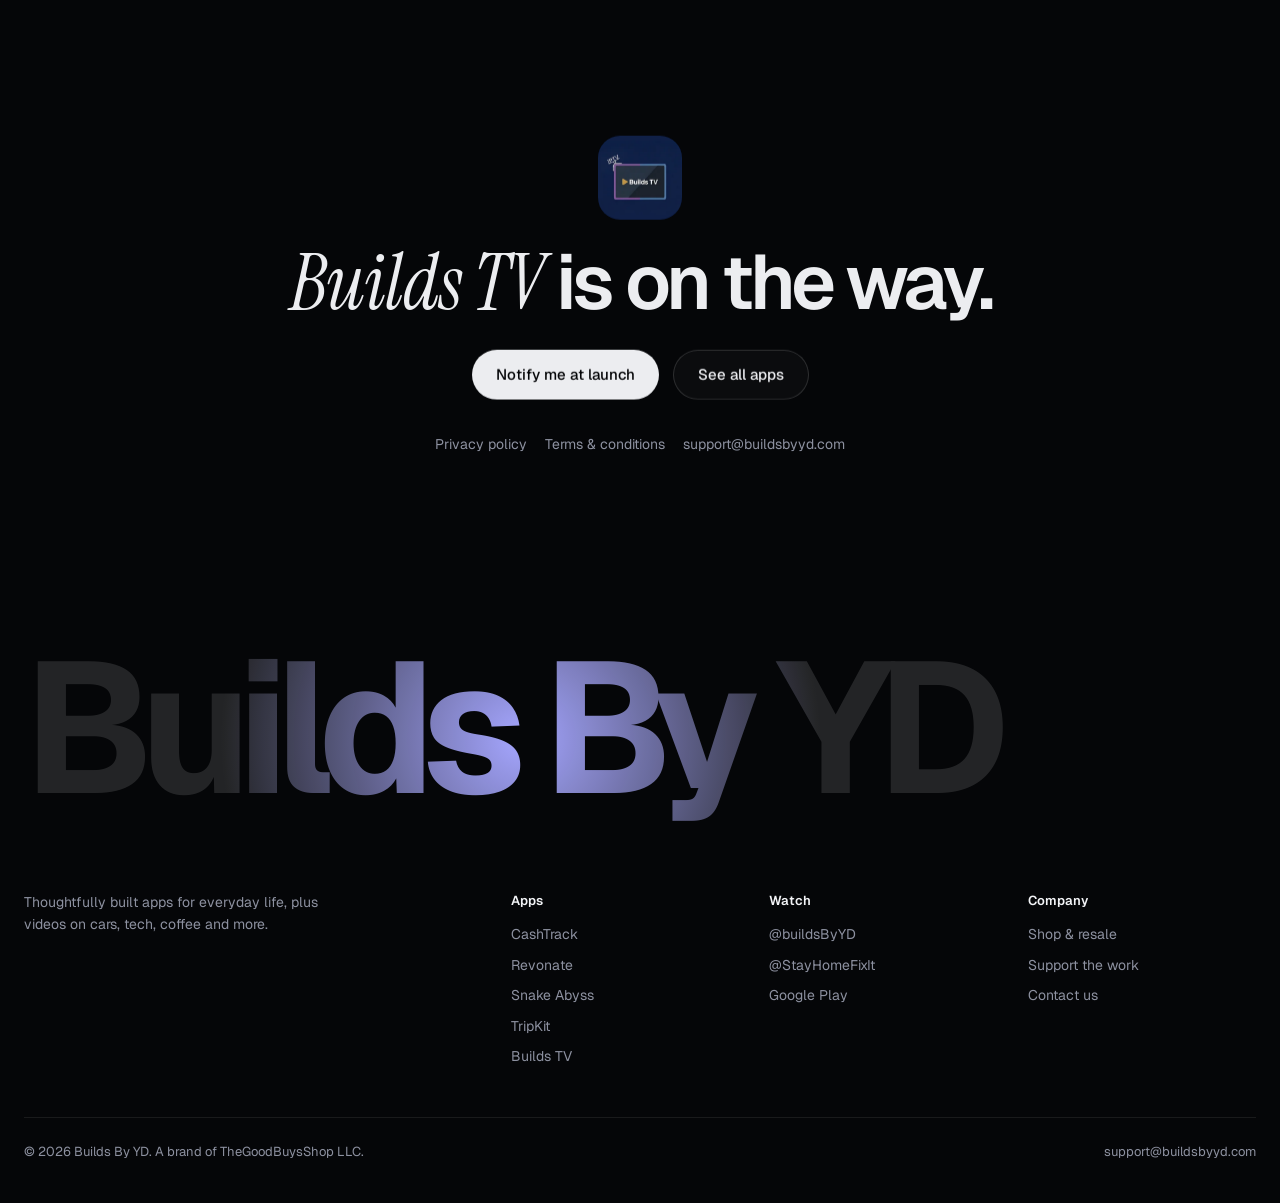
==== commit 6650bf6c: "feat(site): own links open in place, QR codes in showcase, sitemap + robots, version-stamped assets," ====
--- a/builds-tv/index.html
+++ b/builds-tv/index.html
@@ -19,7 +19,7 @@
 <link rel="preconnect" href="https://fonts.googleapis.com">
 <link rel="preconnect" href="https://fonts.gstatic.com" crossorigin>
 <link href="https://fonts.googleapis.com/css2?family=Geist:wght@300;400;500;600;700&family=Instrument+Serif:ital@1&display=swap" rel="stylesheet">
-<link rel="stylesheet" href="../assets/byd.css">
+<link rel="stylesheet" href="../assets/byd.css?v=2">
 <script>document.documentElement.className='js'</script>
 <script type="application/ld+json">{"@context":"https://schema.org","@type":"SoftwareApplication","name":"Builds TV","operatingSystem":"Tizen (Samsung Smart TV)","applicationCategory":"UtilitiesApplication","description":"A clean, fast, privacy-focused IPTV player for Samsung Smart TVs. Add your M3U playlists, favorite what you love and hide the rest.","url":"https://buildsbyyd.com/builds-tv/","publisher":{"@type":"Organization","name":"Builds By YD","email":"support@buildsbyyd.com"}}</script>
 </head>
@@ -29,8 +29,8 @@
 
 <nav class="nav" aria-label="Main"><div class="in">
   <a class="brand" href="../"><img src="../assets/img/logo-128.webp" alt="" width="26" height="26">Builds By YD</a>
-  <a class="l" href="../#apps">Apps</a><a class="l" href="../#youtube">YouTube</a><a class="l" href="../#shop">Shop</a><a class="l" href="mailto:support@buildsbyyd.com" target="_blank" rel="noopener">Contact</a>
-  <a class="btn p" href="mailto:support@buildsbyyd.com?subject=Builds%20TV%20launch&body=Let%20me%20know%20when%20Builds%20TV%20is%20available." target="_blank" rel="noopener">Notify me at launch</a>
+  <a class="l" href="../#apps">Apps</a><a class="l" href="../#youtube">YouTube</a><a class="l" href="../#shop">Shop</a><a class="l" href="mailto:support@buildsbyyd.com">Contact</a>
+  <a class="btn p" href="mailto:support@buildsbyyd.com?subject=Builds%20TV%20launch&body=Let%20me%20know%20when%20Builds%20TV%20is%20available.">Notify me at launch</a>
 </div></nav>
 
 <main id="main">
@@ -42,7 +42,7 @@
       <h1>An IPTV player made for your <span class="serif">TV.</span></h1>
       <p class="lead">A clean, fast IPTV player for Samsung Smart TVs. Add your own M3U playlists, favorite what you watch and hide the rest. Now in beta.</p>
       <div class="meta"><span class="badge beta">Beta</span><span class="badge">Samsung Smart TV</span><span class="badge">Coming soon</span></div>
-      <div class="get"><a class="btn p" href="mailto:support@buildsbyyd.com?subject=Builds%20TV%20launch&body=Let%20me%20know%20when%20Builds%20TV%20is%20available." target="_blank" rel="noopener">Notify me at launch</a></div>
+      <div class="get"><a class="btn p" href="mailto:support@buildsbyyd.com?subject=Builds%20TV%20launch&body=Let%20me%20know%20when%20Builds%20TV%20is%20available.">Notify me at launch</a></div>
     </div>
     <div class="duo" aria-hidden="true"><div class="rig">
       <div class="scr tvs"><img src="../assets/img/app/builds-tv-1.jpg" alt=""></div><div class="tvstand"></div>
@@ -70,10 +70,10 @@
     <img class="icon rv" src="../assets/img/icon-builds-tv.webp" alt="" width="84" height="84">
     <h2 class="h2 rv"><span class="serif">Builds TV</span> is on the way.</h2>
     <div class="get rv">
-      <a class="btn p" href="mailto:support@buildsbyyd.com?subject=Builds%20TV%20launch&body=Let%20me%20know%20when%20Builds%20TV%20is%20available." target="_blank" rel="noopener">Notify me at launch</a>
+      <a class="btn p" href="mailto:support@buildsbyyd.com?subject=Builds%20TV%20launch&body=Let%20me%20know%20when%20Builds%20TV%20is%20available.">Notify me at launch</a>
       <a class="btn g" href="../#apps">See all apps</a>
     </div>
-    <div class="legal"><a href="https://buildsbyyd.com/builds-by-yd-legal/BuildsTV-IPTV-Player/privacy.html" target="_blank" rel="noopener">Privacy policy</a><a href="https://buildsbyyd.com/builds-by-yd-legal/BuildsTV-IPTV-Player/terms.html" target="_blank" rel="noopener">Terms &amp; conditions</a><a href="mailto:support@buildsbyyd.com?subject=Builds%20TV" target="_blank" rel="noopener">support@buildsbyyd.com</a></div>
+    <div class="legal"><a href="https://buildsbyyd.com/builds-by-yd-legal/BuildsTV-IPTV-Player/privacy.html">Privacy policy</a><a href="https://buildsbyyd.com/builds-by-yd-legal/BuildsTV-IPTV-Player/terms.html">Terms &amp; conditions</a><a href="mailto:support@buildsbyyd.com?subject=Builds%20TV">support@buildsbyyd.com</a></div>
   </div>
 </section>
 </main>
@@ -83,16 +83,16 @@
     <div class="word" aria-hidden="true">Builds By YD</div>
     <div class="fcols">
       <div><p style="max-width:300px">Thoughtfully built apps for everyday life, plus videos on cars, tech, coffee and more.</p></div>
-      <div><h4>Apps</h4><ul><li><a href="../cashtrack/" target="_blank" rel="noopener">CashTrack</a></li><li><a href="../revonate/" target="_blank" rel="noopener">Revonate</a></li><li><a href="../snake-abyss/" target="_blank" rel="noopener">Snake Abyss</a></li><li><a href="../tripkit/" target="_blank" rel="noopener">TripKit</a></li><li><a href="../builds-tv/" aria-current="page">Builds TV</a></li></ul></div>
+      <div><h4>Apps</h4><ul><li><a href="../cashtrack/">CashTrack</a></li><li><a href="../revonate/">Revonate</a></li><li><a href="../snake-abyss/">Snake Abyss</a></li><li><a href="../tripkit/">TripKit</a></li><li><a href="../builds-tv/" aria-current="page">Builds TV</a></li></ul></div>
       <div><h4>Watch</h4><ul><li><a href="https://www.youtube.com/@buildsByYD" target="_blank" rel="noopener">@buildsByYD</a></li><li><a href="https://www.youtube.com/@StayHomeFixIt" target="_blank" rel="noopener">@StayHomeFixIt</a></li><li><a href="https://play.google.com/store/apps/dev?id=8392958924068740879" target="_blank" rel="noopener">Google Play</a></li></ul></div>
-      <div><h4>Company</h4><ul><li><a href="../#shop" target="_blank" rel="noopener">Shop &amp; resale</a></li><li><a href="../#support" target="_blank" rel="noopener">Support the work</a></li><li><a href="mailto:support@buildsbyyd.com" target="_blank" rel="noopener">Contact us</a></li></ul></div>
+      <div><h4>Company</h4><ul><li><a href="../#shop">Shop &amp; resale</a></li><li><a href="../#support">Support the work</a></li><li><a href="mailto:support@buildsbyyd.com">Contact us</a></li></ul></div>
     </div>
-    <div class="base"><span>&copy; <span data-year>2026</span> Builds By YD. A brand of TheGoodBuysShop LLC.</span><a href="mailto:support@buildsbyyd.com" target="_blank" rel="noopener">support@buildsbyyd.com</a></div>
+    <div class="base"><span>&copy; <span data-year>2026</span> Builds By YD. A brand of TheGoodBuysShop LLC.</span><a href="mailto:support@buildsbyyd.com">support@buildsbyyd.com</a></div>
   </div>
 </footer>
 <script src="../assets/vendor/gsap.min.js" defer></script>
 <script src="../assets/vendor/ScrollTrigger.min.js" defer></script>
 <script src="../assets/vendor/lenis.min.js" defer></script>
-<script src="../assets/byd.js" defer></script>
+<script src="../assets/byd.js?v=2" defer></script>
 </body>
 </html>
--- a/assets/byd.css
+++ b/assets/byd.css
@@ -211,7 +211,8 @@
 
 /* footer */
 footer{padding:120px 0 40px;overflow:hidden}
-.word{font-size:clamp(64px,15.5vw,250px);font-weight:700;letter-spacing:-.07em;line-height:.8;white-space:nowrap;background:radial-gradient(500px circle at var(--fx,50%) var(--fy,50%),var(--accent),rgba(255,255,255,.12) 60%);-webkit-background-clip:text;background-clip:text;color:transparent}
+/* Room on the right and below so the last letter and the descender of "y" aren't clipped by the text-fill box. */
+.word{display:inline-block;max-width:100%;font-size:clamp(56px,14.5vw,240px);font-weight:700;letter-spacing:-.07em;line-height:1;padding:0 .1em .12em 0;margin-bottom:-.12em;white-space:nowrap;background:radial-gradient(500px circle at var(--fx,50%) var(--fy,50%),var(--accent),rgba(255,255,255,.12) 60%);-webkit-background-clip:text;background-clip:text;color:transparent}
 .fcols{display:grid;grid-template-columns:2fr 1fr 1fr 1fr;gap:30px;margin-top:70px;color:var(--muted);font-size:14px}
 .fcols h4{color:var(--text);font-size:13px;font-weight:600;margin-bottom:12px}
 .fcols ul{list-style:none;display:grid;gap:8px}
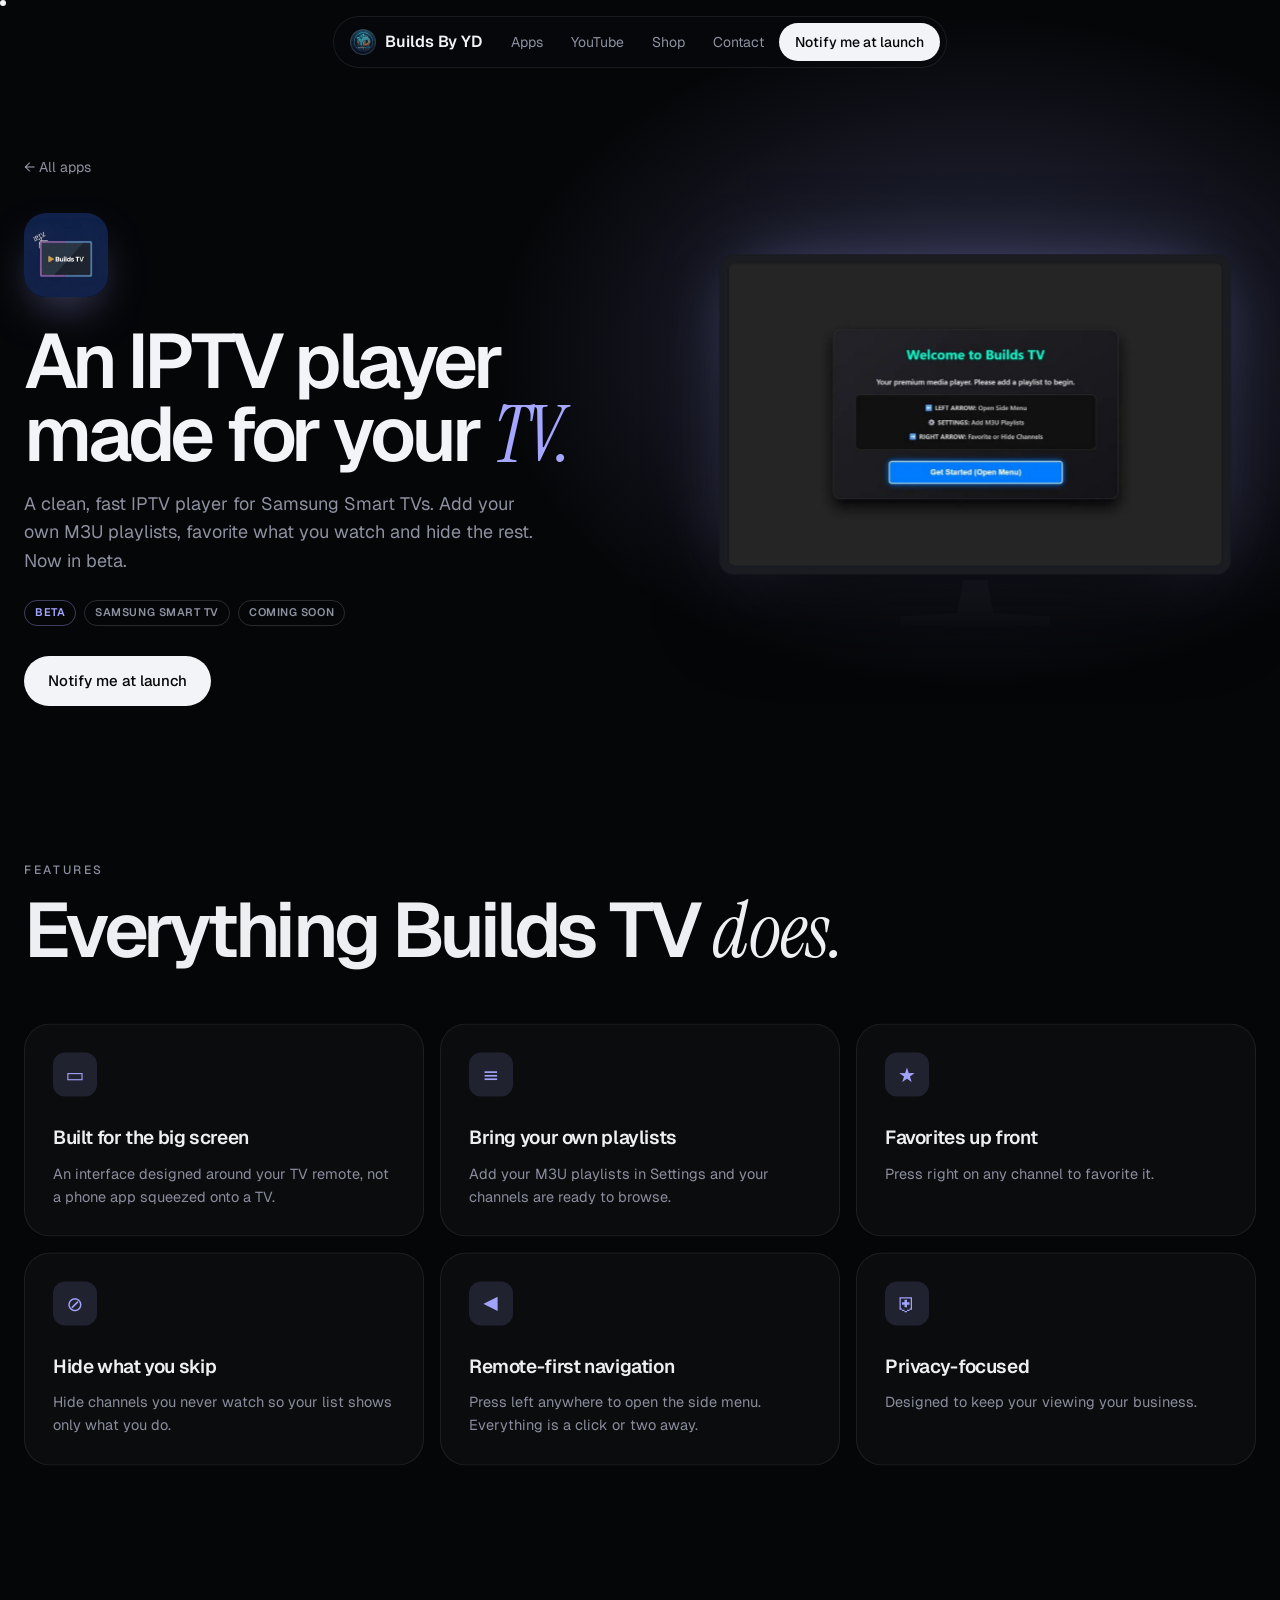
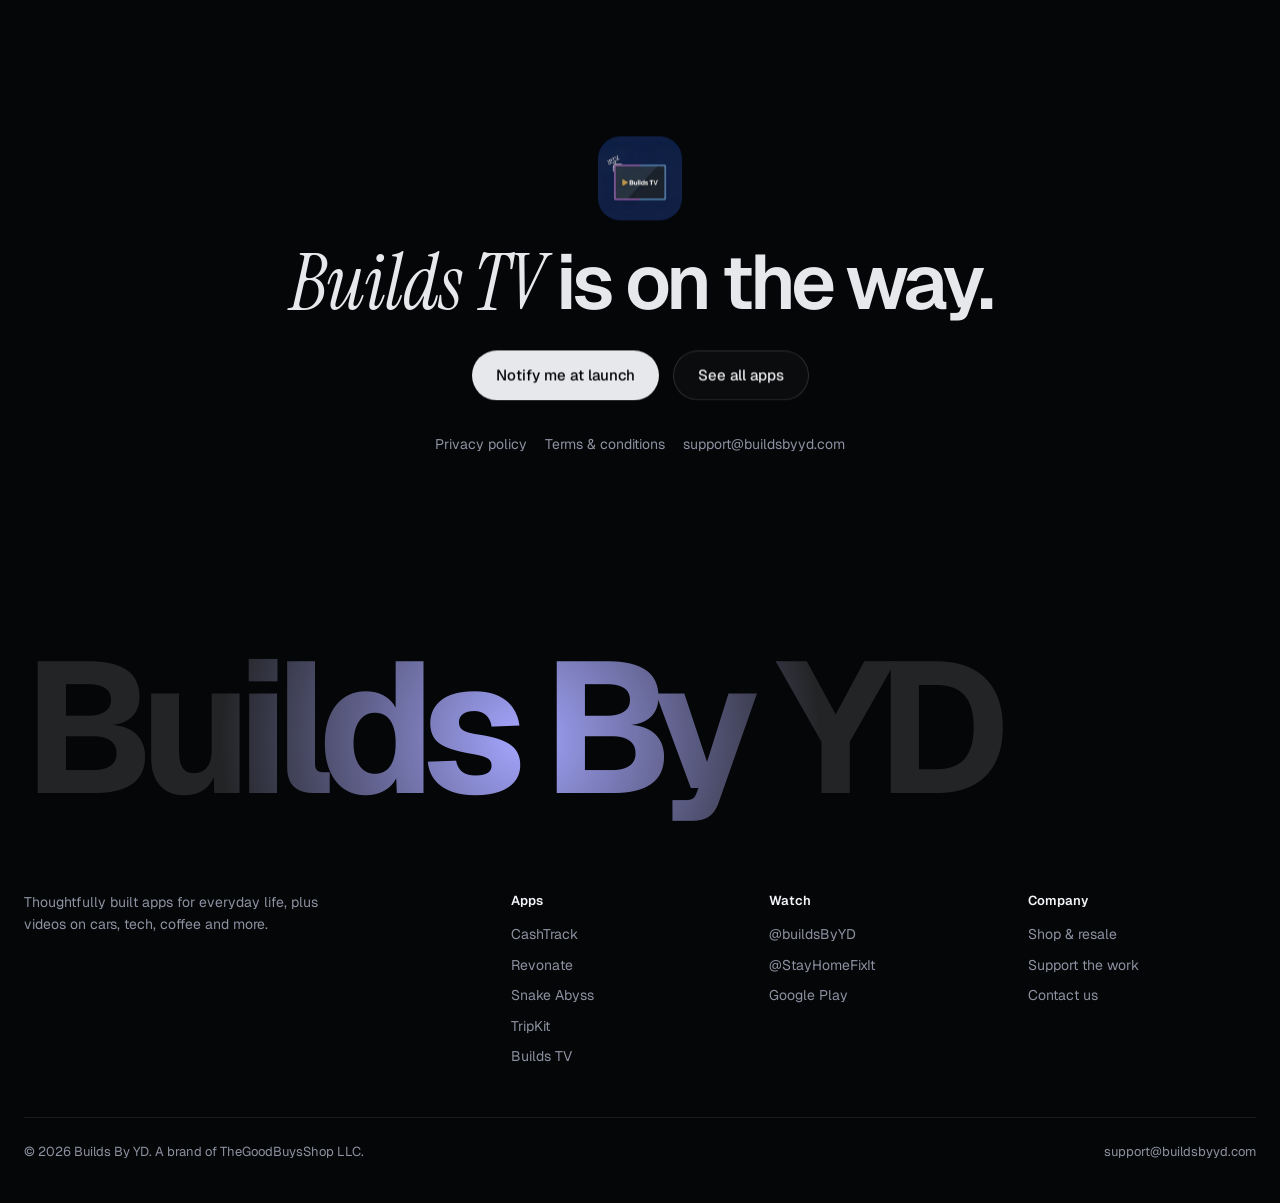
==== commit 4df2efa4: "fix(site): gentler 3D tilt without edge glare, full-resolution screenshots, mobile bento fixes" ====
--- a/builds-tv/index.html
+++ b/builds-tv/index.html
@@ -19,7 +19,7 @@
 <link rel="preconnect" href="https://fonts.googleapis.com">
 <link rel="preconnect" href="https://fonts.gstatic.com" crossorigin>
 <link href="https://fonts.googleapis.com/css2?family=Geist:wght@300;400;500;600;700&family=Instrument+Serif:ital@1&display=swap" rel="stylesheet">
-<link rel="stylesheet" href="../assets/byd.css?v=2">
+<link rel="stylesheet" href="../assets/byd.css?v=3">
 <script>document.documentElement.className='js'</script>
 <script type="application/ld+json">{"@context":"https://schema.org","@type":"SoftwareApplication","name":"Builds TV","operatingSystem":"Tizen (Samsung Smart TV)","applicationCategory":"UtilitiesApplication","description":"A clean, fast, privacy-focused IPTV player for Samsung Smart TVs. Add your M3U playlists, favorite what you love and hide the rest.","url":"https://buildsbyyd.com/builds-tv/","publisher":{"@type":"Organization","name":"Builds By YD","email":"support@buildsbyyd.com"}}</script>
 </head>
@@ -93,6 +93,6 @@
 <script src="../assets/vendor/gsap.min.js" defer></script>
 <script src="../assets/vendor/ScrollTrigger.min.js" defer></script>
 <script src="../assets/vendor/lenis.min.js" defer></script>
-<script src="../assets/byd.js?v=2" defer></script>
+<script src="../assets/byd.js?v=3" defer></script>
 </body>
 </html>
--- a/assets/byd.css
+++ b/assets/byd.css
@@ -142,7 +142,7 @@
 .c4{grid-column:span 4}.c5{grid-column:span 5}.c6{grid-column:span 6}.c7{grid-column:span 7}.c12{grid-column:span 12}
 .lock{position:absolute;top:30px;right:30px;width:74px;height:74px;border-radius:22px;display:grid;place-items:center;background:rgba(255,255,255,.04);border:1px solid var(--line2)}
 .lock svg{width:34px;height:34px;stroke:var(--text)}
-.hello{position:absolute;top:26px;left:30px;font-size:72px;font-weight:600;letter-spacing:-.05em;line-height:1}
+.hello{position:absolute;top:26px;left:30px;right:30px;font-size:clamp(36px,5.6vw,72px);font-weight:600;letter-spacing:-.05em;line-height:1;white-space:nowrap}
 .dots{position:absolute;inset:0;background-image:radial-gradient(rgba(255,255,255,.14) 1px,transparent 1px);background-size:18px 18px;-webkit-mask-image:linear-gradient(#000,transparent 70%);mask-image:linear-gradient(#000,transparent 70%)}
 .sig{position:absolute;top:22px;left:30px;font:400 84px/1 'Instrument Serif',serif;font-style:italic;color:var(--accent);transition:color .8s}
 .tiles{display:grid;gap:14px;margin-top:56px}
@@ -241,7 +241,10 @@
   .rail{flex-direction:row;justify-self:center;order:-2;gap:12px}.rail button{font-size:0;gap:0}.rail .bar{display:none}
   .controls{position:static;margin-top:22px}.controls .wrap{justify-content:center;flex-wrap:wrap}
   .app-hero .wrap,.premium{grid-template-columns:1fr}.duo{height:480px}
-  .bento{grid-template-columns:1fr 1fr;grid-auto-rows:220px}.c4,.c5,.c6,.c7{grid-column:span 2}
+  .bento{grid-template-columns:1fr 1fr;grid-auto-rows:minmax(220px,auto)}.c4,.c5,.c6,.c7{grid-column:span 2}
+  /* On narrow screens the card art sits above the text instead of floating over it. */
+  .lock,.hello,.sig{position:static;margin-bottom:auto;padding-bottom:22px}
+  .hello{font-size:clamp(36px,11vw,60px)}
   .t2,.t3,.t4,.fgrid{grid-template-columns:1fr}.fcols{grid-template-columns:1fr 1fr}
   .nav a.l{display:none}
 }
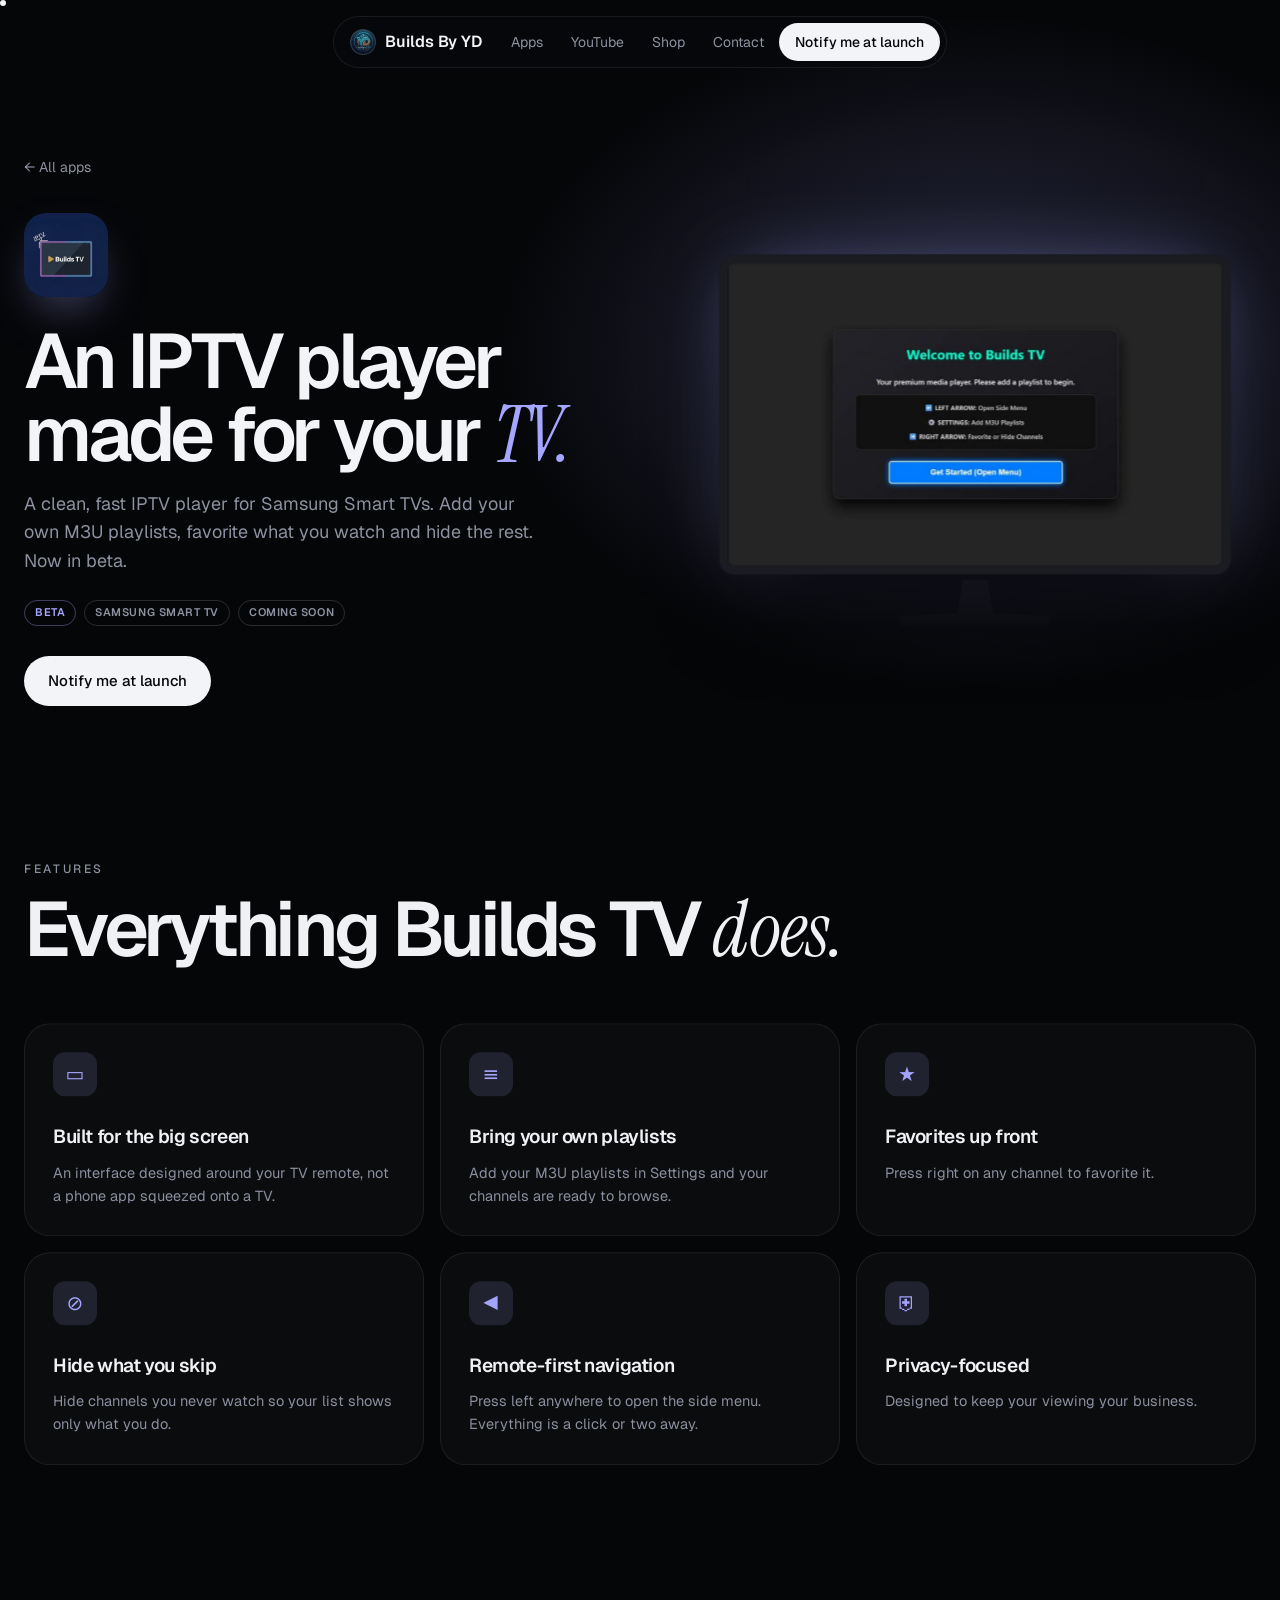
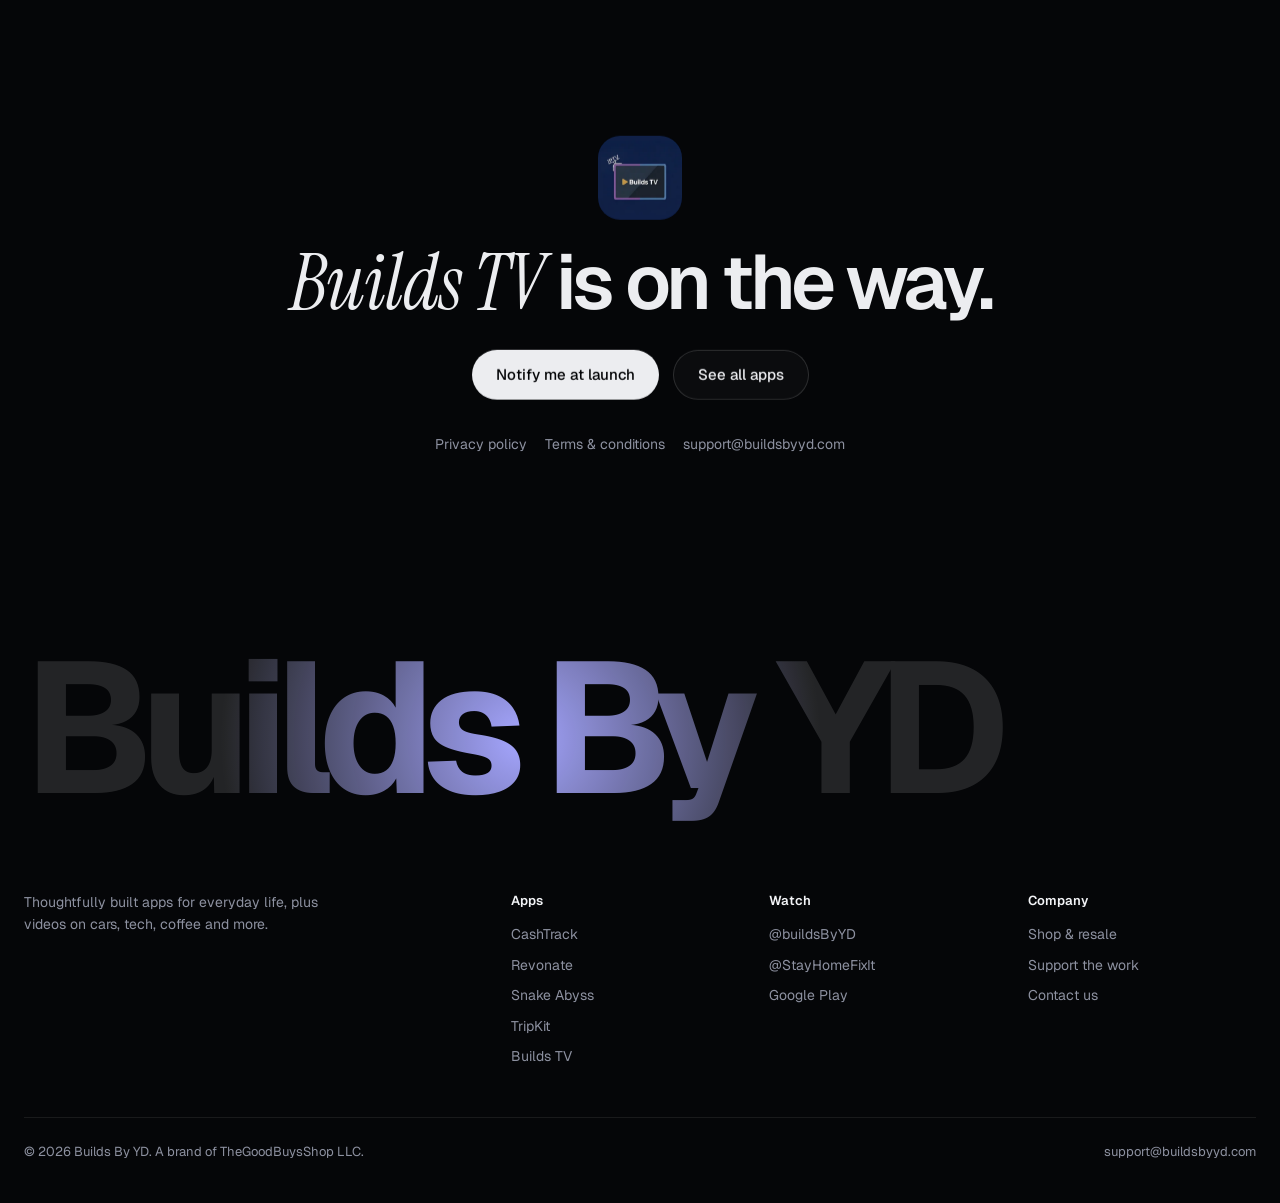
==== commit b845b6ff: "feat(site): TripKit is live (Play button, QR, vault screenshot); fix direct app links; CashTrack cop" ====
--- a/builds-tv/index.html
+++ b/builds-tv/index.html
@@ -19,7 +19,7 @@
 <link rel="preconnect" href="https://fonts.googleapis.com">
 <link rel="preconnect" href="https://fonts.gstatic.com" crossorigin>
 <link href="https://fonts.googleapis.com/css2?family=Geist:wght@300;400;500;600;700&family=Instrument+Serif:ital@1&display=swap" rel="stylesheet">
-<link rel="stylesheet" href="../assets/byd.css?v=3">
+<link rel="stylesheet" href="../assets/byd.css?v=4">
 <script>document.documentElement.className='js'</script>
 <script type="application/ld+json">{"@context":"https://schema.org","@type":"SoftwareApplication","name":"Builds TV","operatingSystem":"Tizen (Samsung Smart TV)","applicationCategory":"UtilitiesApplication","description":"A clean, fast, privacy-focused IPTV player for Samsung Smart TVs. Add your M3U playlists, favorite what you love and hide the rest.","url":"https://buildsbyyd.com/builds-tv/","publisher":{"@type":"Organization","name":"Builds By YD","email":"support@buildsbyyd.com"}}</script>
 </head>
@@ -93,6 +93,6 @@
 <script src="../assets/vendor/gsap.min.js" defer></script>
 <script src="../assets/vendor/ScrollTrigger.min.js" defer></script>
 <script src="../assets/vendor/lenis.min.js" defer></script>
-<script src="../assets/byd.js?v=3" defer></script>
+<script src="../assets/byd.js?v=4" defer></script>
 </body>
 </html>
